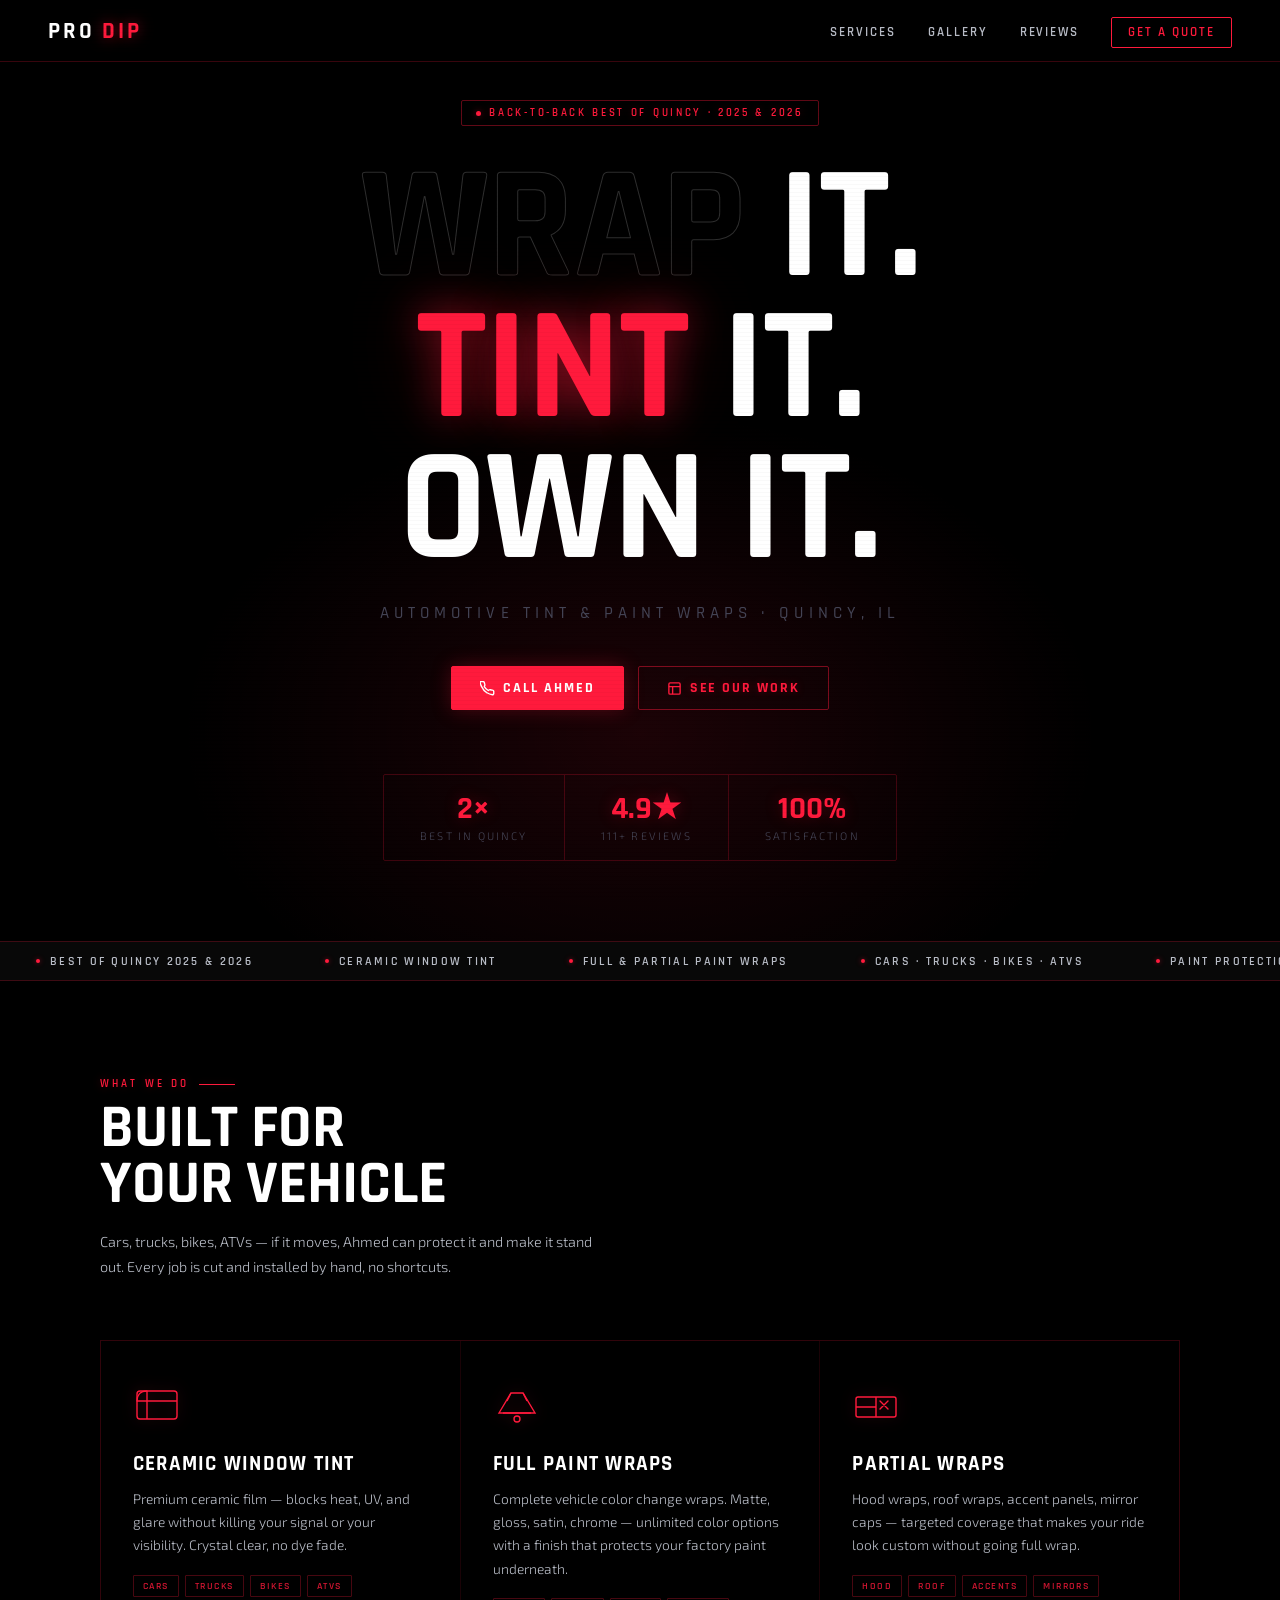
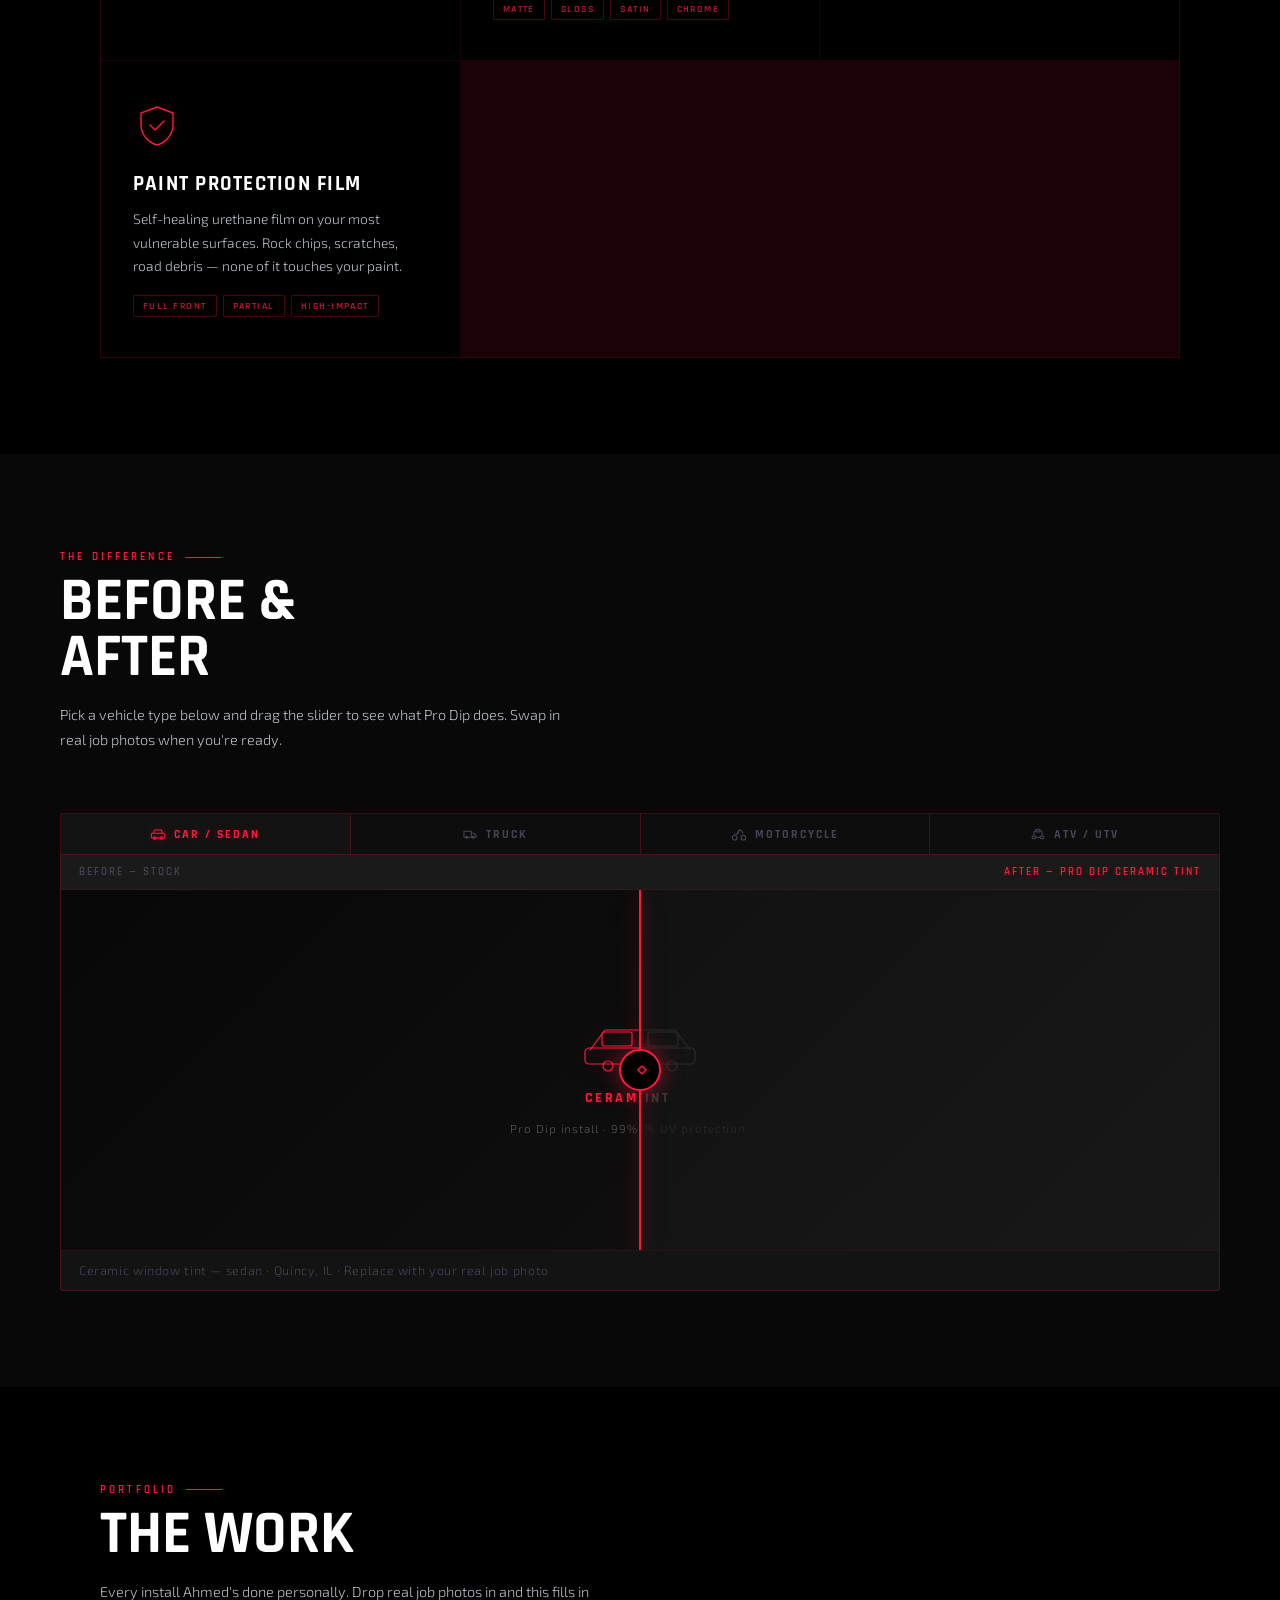
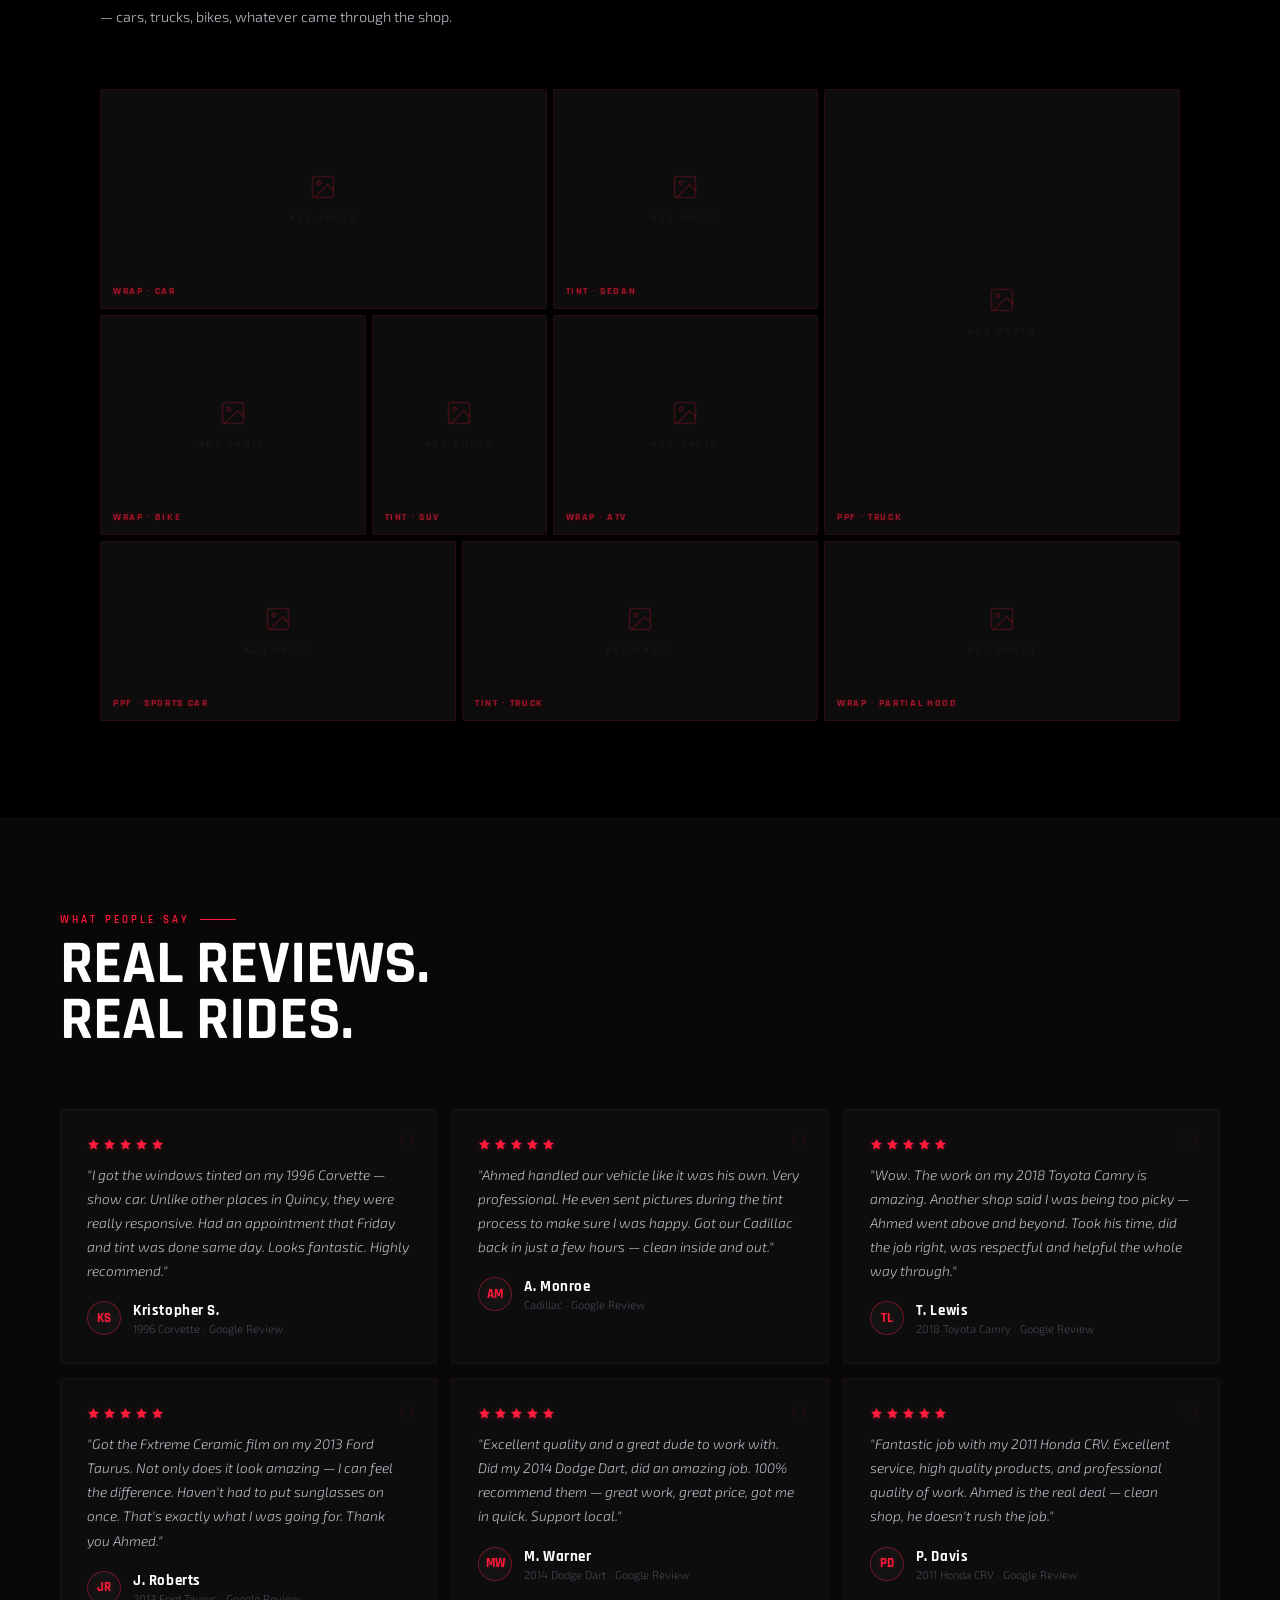
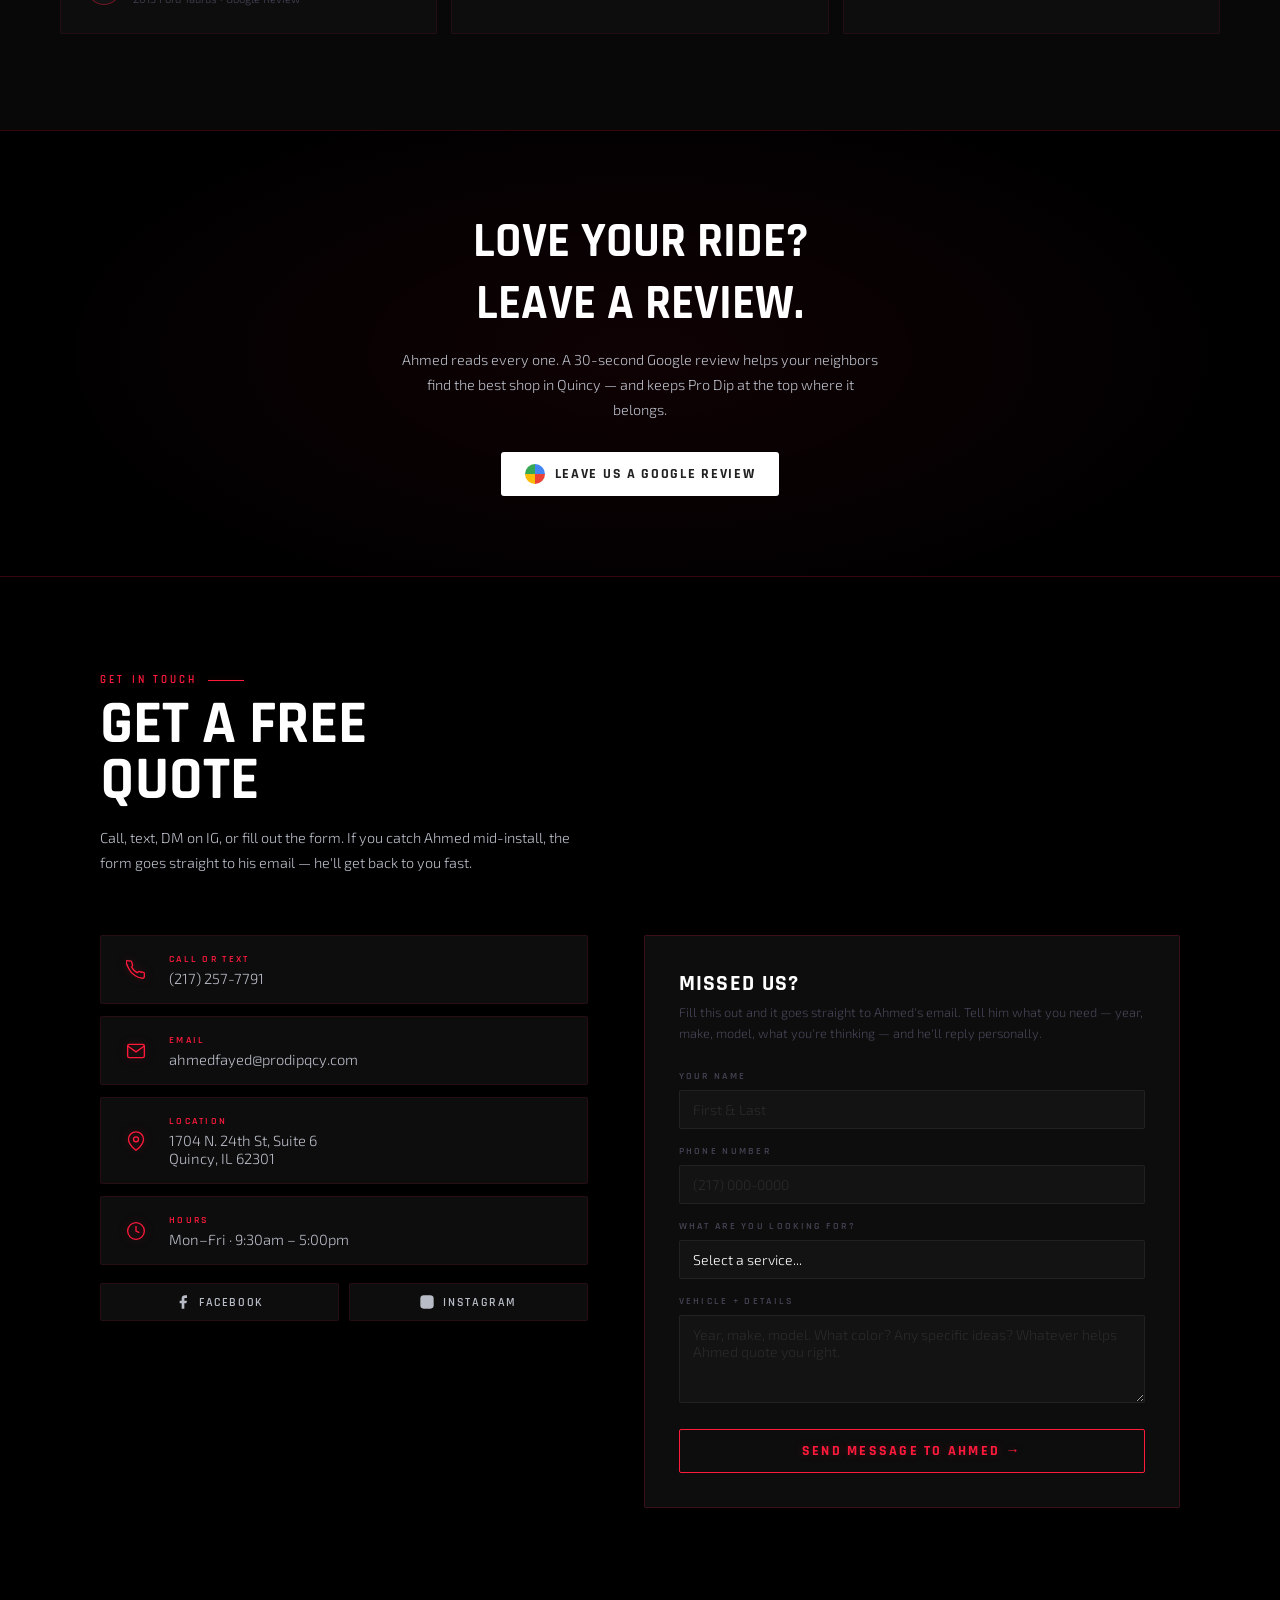
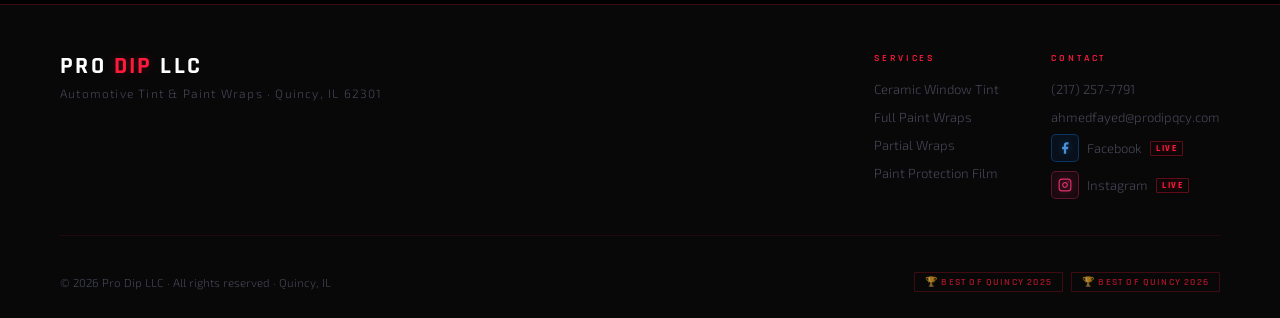
==== index.html @ fddda6f0 "index and readme" ====
<!DOCTYPE html>
<html lang="en">
<head>
  <meta charset="UTF-8" />
  <meta name="viewport" content="width=device-width, initial-scale=1.0" />
  <title>Pro Dip LLC — Window Tint & Paint Wraps | Quincy, IL</title>
  <meta name="description" content="Quincy's #1 automotive tint and paint wrap shop. Back-to-back Best of Quincy 2025 & 2026. Ceramic window tint and full paint wraps for cars, trucks, bikes & ATVs." />
  <link rel="preconnect" href="https://fonts.googleapis.com" />
  <link rel="preconnect" href="https://fonts.gstatic.com" crossorigin />
  <link href="https://fonts.googleapis.com/css2?family=Rajdhani:wght@400;500;600;700&family=Exo+2:wght@300;400;600&display=swap" rel="stylesheet" />

  <style>
    :root {
      --red:       #ff1a3c;
      --red-dim:   rgba(255,26,60,0.14);
      --red-glow:  rgba(255,26,60,0.5);
      --red-mid:   rgba(255,26,60,0.25);
      --white:     #ffffff;
      --offwhite:  #b8bcc6;
      --black:     #000000;
      --b2:        #080808;
      --b3:        #0d0d0d;
      --b4:        #131313;
      --b5:        #1a1a1a;
      --grey:      #444455;
      --line:      rgba(255,26,60,0.22);
    }

    *, *::before, *::after { box-sizing: border-box; margin: 0; padding: 0; }
    html { scroll-behavior: smooth; }
    body {
      background: var(--black);
      color: var(--white);
      font-family: 'Exo 2', sans-serif;
      font-weight: 300;
      overflow-x: hidden;
    }

    /* scanlines */
    body::after {
      content: '';
      position: fixed; inset: 0;
      background: repeating-linear-gradient(0deg, transparent, transparent 3px, rgba(0,0,0,0.025) 3px, rgba(0,0,0,0.025) 4px);
      pointer-events: none;
      z-index: 9999;
    }

    /* ── NAV ── */
    nav {
      position: fixed; inset: 0 0 auto 0; z-index: 500;
      height: 62px;
      display: flex; align-items: center; justify-content: space-between;
      padding: 0 48px;
      background: rgba(0,0,0,0.88);
      backdrop-filter: blur(18px);
      border-bottom: 1px solid var(--line);
    }
    .nav-logo {
      font-family: 'Rajdhani', sans-serif; font-weight: 700;
      font-size: 1.45rem; letter-spacing: 0.12em; text-transform: uppercase;
    }
    .nav-logo b { color: var(--red); text-shadow: 0 0 14px var(--red-glow); font-weight: 700; }
    .nav-links { display: flex; gap: 32px; list-style: none; align-items: center; }
    .nav-links a {
      font-family: 'Rajdhani', sans-serif; font-weight: 600;
      font-size: 0.82rem; letter-spacing: 0.15em; text-transform: uppercase;
      color: var(--offwhite); text-decoration: none; transition: color 0.2s;
    }
    .nav-links a:hover { color: var(--red); }
    .nav-cta {
      border: 1px solid var(--red) !important; color: var(--red) !important;
      padding: 6px 16px; border-radius: 2px;
      transition: background 0.2s, box-shadow 0.2s !important;
    }
    .nav-cta:hover { background: var(--red-dim) !important; box-shadow: 0 0 18px var(--red-mid) !important; }

    /* ── HERO ── */
    .hero {
      min-height: 100vh; display: flex; flex-direction: column;
      align-items: center; justify-content: center; text-align: center;
      padding: 100px 24px 80px; position: relative; overflow: hidden;
    }
    .hero-orb {
      position: absolute; bottom: -15%; left: 50%; transform: translateX(-50%);
      width: 1000px; height: 700px;
      background: radial-gradient(ellipse, rgba(255,26,60,0.11) 0%, transparent 65%);
      pointer-events: none;
      animation: orb 7s ease-in-out infinite;
    }
    @keyframes orb { 0%,100%{opacity:.7;transform:translateX(-50%) scale(1)} 50%{opacity:1;transform:translateX(-50%) scale(1.07)} }

    .scan-lines {
      position: absolute; inset: 0; pointer-events: none; overflow: hidden;
    }
    .scan-lines::before, .scan-lines::after {
      content: ''; position: absolute; left: 0; right: 0; height: 1px;
      background: linear-gradient(90deg, transparent, var(--red), transparent);
      opacity: 0;
    }
    .scan-lines::before { top: 35%; animation: scan 9s linear infinite; }
    .scan-lines::after  { top: 65%; animation: scan 9s linear infinite 4.5s; }
    @keyframes scan {
      0%{opacity:0;transform:translateX(-100%)} 15%{opacity:.25} 85%{opacity:.25} 100%{opacity:0;transform:translateX(100%)}
    }

    .hero-badge {
      display: inline-flex; align-items: center; gap: 8px;
      border: 1px solid rgba(255,26,60,0.38); border-radius: 2px;
      padding: 5px 14px; margin-bottom: 32px;
      font-family: 'Rajdhani', sans-serif; font-weight: 600;
      font-size: 0.7rem; letter-spacing: 0.24em; text-transform: uppercase;
      color: var(--red); text-shadow: 0 0 10px var(--red-mid);
      animation: fup .9s ease both;
    }
    .blink { width: 5px; height: 5px; background: var(--red); border-radius: 50%; box-shadow: 0 0 7px var(--red-glow); animation: blink 1.4s step-end infinite; }
    @keyframes blink { 0%,100%{opacity:1} 50%{opacity:0} }

    h1 {
      font-family: 'Rajdhani', sans-serif; font-weight: 700;
      font-size: clamp(4rem, 13vw, 10rem);
      line-height: .88; letter-spacing: -.01em; text-transform: uppercase;
      animation: fup .9s .1s ease both;
    }
    h1 .ghost { -webkit-text-stroke: 1px rgba(255,255,255,0.18); color: transparent; }
    h1 .neon  { color: var(--red); text-shadow: 0 0 40px var(--red-glow), 0 0 80px var(--red-mid); }

    .hero-sub {
      font-family: 'Rajdhani', sans-serif; font-weight: 500;
      font-size: clamp(.82rem, 1.8vw, 1.05rem); letter-spacing: .3em; text-transform: uppercase;
      color: var(--grey); margin-top: 22px; animation: fup .9s .2s ease both;
    }

    .hero-btns {
      display: flex; gap: 14px; margin-top: 42px; flex-wrap: wrap;
      justify-content: center; animation: fup .9s .3s ease both;
    }

    .btn-solid {
      display: inline-flex; align-items: center; gap: 8px;
      padding: 12px 28px; background: var(--red); border: 1px solid var(--red);
      color: #fff; border-radius: 2px; text-decoration: none;
      font-family: 'Rajdhani', sans-serif; font-weight: 700;
      font-size: .88rem; letter-spacing: .14em; text-transform: uppercase;
      cursor: pointer; transition: box-shadow .2s, transform .15s;
      box-shadow: 0 0 20px var(--red-mid);
    }
    .btn-solid:hover { box-shadow: 0 0 40px var(--red-glow); transform: translateY(-1px); }

    .btn-ghost {
      display: inline-flex; align-items: center; gap: 8px;
      padding: 12px 28px; background: transparent; border: 1px solid rgba(255,26,60,0.45);
      color: var(--red); border-radius: 2px; text-decoration: none;
      font-family: 'Rajdhani', sans-serif; font-weight: 700;
      font-size: .88rem; letter-spacing: .14em; text-transform: uppercase;
      cursor: pointer; transition: background .2s, box-shadow .2s, transform .15s;
      text-shadow: 0 0 8px var(--red-mid);
    }
    .btn-ghost:hover { background: var(--red-dim); box-shadow: 0 0 22px var(--red-mid); transform: translateY(-1px); }

    .hero-stats {
      display: flex; margin-top: 64px;
      border: 1px solid var(--line); border-radius: 2px; overflow: hidden;
      animation: fup .9s .4s ease both;
    }
    .stat { padding: 18px 36px; text-align: center; border-right: 1px solid var(--line); }
    .stat:last-child { border-right: none; }
    .stat-n { font-family: 'Rajdhani', sans-serif; font-weight: 700; font-size: 2rem; color: var(--red); text-shadow: 0 0 16px var(--red-mid); line-height: 1; }
    .stat-l { font-size: .68rem; letter-spacing: .2em; text-transform: uppercase; color: var(--grey); margin-top: 4px; }

    @keyframes fup { from{opacity:0;transform:translateY(20px)} to{opacity:1;transform:none} }

    /* ── TICKER ── */
    .ticker {
      border-top: 1px solid var(--line); border-bottom: 1px solid var(--line);
      background: var(--b2); height: 40px; display: flex; align-items: center; overflow: hidden;
    }
    .ticker-track { display: flex; animation: tick 24s linear infinite; white-space: nowrap; }
    .t-item {
      display: inline-flex; align-items: center; gap: 10px; padding: 0 36px;
      font-family: 'Rajdhani', sans-serif; font-weight: 600;
      font-size: .72rem; letter-spacing: .2em; text-transform: uppercase; color: var(--offwhite);
    }
    .t-dot { width: 4px; height: 4px; background: var(--red); border-radius: 50%; box-shadow: 0 0 5px var(--red-glow); flex-shrink: 0; }
    @keyframes tick { from{transform:translateX(0)} to{transform:translateX(-50%)} }

    /* ── SHARED SECTION ── */
    .sw { max-width: 1160px; margin: 0 auto; padding: 96px 40px; }
    .sw.dark { background: var(--b2); max-width: 100%; }
    .sw.dark .swi { max-width: 1160px; margin: 0 auto; }
    .eyebrow {
      font-family: 'Rajdhani', sans-serif; font-weight: 600;
      font-size: .7rem; letter-spacing: .28em; text-transform: uppercase;
      color: var(--red); text-shadow: 0 0 8px var(--red-mid);
      display: flex; align-items: center; gap: 10px; margin-bottom: 10px;
    }
    .eyebrow::after { content:''; display:inline-block; width:36px; height:1px; background:var(--red); box-shadow:0 0 6px var(--red-mid); }
    .sec-title {
      font-family: 'Rajdhani', sans-serif; font-weight: 700;
      font-size: clamp(2rem, 5vw, 3.8rem); text-transform: uppercase; line-height: .92;
      margin-bottom: 16px;
    }
    .sec-body { color: var(--offwhite); font-size: .9rem; line-height: 1.75; max-width: 500px; }

    /* ── SERVICES ── */
    .svc-grid {
      display: grid; grid-template-columns: repeat(auto-fit, minmax(270px, 1fr));
      gap: 1px; margin-top: 60px;
      background: rgba(255,26,60,0.1);
      border: 1px solid rgba(255,26,60,0.1);
    }
    .svc {
      background: var(--black); padding: 40px 32px; position: relative; overflow: hidden;
      transition: background .25s;
    }
    .svc:hover { background: var(--b3); }
    .svc::after {
      content: ''; position: absolute; bottom: 0; left: 0; right: 0; height: 2px;
      background: linear-gradient(90deg, transparent, var(--red), transparent);
      opacity: 0; transition: opacity .3s; box-shadow: 0 0 12px var(--red-glow);
    }
    .svc:hover::after { opacity: 1; }

    .svc-icon {
      width: 48px; height: 48px; margin-bottom: 22px;
    }
    .svc-icon svg { width: 100%; height: 100%; stroke: var(--red); stroke-width: 1.4; fill: none; filter: drop-shadow(0 0 7px var(--red-mid)); }

    .svc-name { font-family: 'Rajdhani', sans-serif; font-weight: 700; font-size: 1.3rem; text-transform: uppercase; letter-spacing: .06em; margin-bottom: 10px; }
    .svc-desc { color: var(--offwhite); font-size: .86rem; line-height: 1.7; }
    .svc-tags { display: flex; flex-wrap: wrap; gap: 6px; margin-top: 18px; }
    .tag {
      border: 1px solid rgba(255,26,60,0.28); color: rgba(255,26,60,.8);
      font-family: 'Rajdhani', sans-serif; font-weight: 600;
      font-size: .65rem; letter-spacing: .14em; text-transform: uppercase;
      padding: 3px 9px; border-radius: 1px;
    }

    /* ── BEFORE / AFTER TABBED ── */
    .ba-wrap { margin-top: 60px; }

    .ba-tabs {
      display: flex; gap: 0; flex-wrap: wrap;
      border: 1px solid var(--line); border-bottom: none; border-radius: 2px 2px 0 0; overflow: hidden;
    }
    .ba-tab {
      flex: 1; min-width: 110px;
      display: flex; align-items: center; justify-content: center; gap: 8px;
      padding: 12px 20px;
      font-family: 'Rajdhani', sans-serif; font-weight: 700;
      font-size: .78rem; letter-spacing: .16em; text-transform: uppercase;
      color: var(--grey); background: var(--b3);
      cursor: pointer; border-right: 1px solid var(--line);
      transition: color .2s, background .2s;
      user-select: none;
    }
    .ba-tab:last-child { border-right: none; }
    .ba-tab svg { width: 16px; height: 16px; stroke: currentColor; fill: none; stroke-width: 1.6; flex-shrink: 0; }
    .ba-tab.active { color: var(--red); background: var(--b4); text-shadow: 0 0 8px var(--red-mid); }
    .ba-tab.active svg { filter: drop-shadow(0 0 4px var(--red-mid)); }

    .ba-stage {
      border: 1px solid var(--line); border-radius: 0 0 2px 2px;
      background: var(--b4); overflow: hidden;
    }

    .ba-panel { display: none; }
    .ba-panel.active { display: block; }

    .ba-info-bar {
      display: flex; justify-content: space-between; align-items: center;
      padding: 10px 18px;
      border-bottom: 1px solid rgba(255,26,60,0.1);
      background: var(--b5);
    }
    .ba-info-left { font-family:'Rajdhani',sans-serif; font-weight:600; font-size:.7rem; letter-spacing:.18em; text-transform:uppercase; color:var(--grey); }
    .ba-info-right { font-family:'Rajdhani',sans-serif; font-weight:600; font-size:.7rem; letter-spacing:.18em; text-transform:uppercase; color:var(--red); text-shadow:0 0 6px var(--red-mid); }

    .slider-outer {
      position: relative; height: 360px; overflow: hidden; cursor: ew-resize; user-select: none;
      background: var(--b4);
    }

    .s-before, .s-after {
      position: absolute; inset: 0;
      display: flex; flex-direction: column; align-items: center; justify-content: center; gap: 14px;
    }
    .s-before { background: linear-gradient(135deg, #0e0e0e 0%, #181818 100%); }
    .s-after  {
      background: linear-gradient(135deg, #080808 0%, #0d0d0d 50%, rgba(255,26,60,0.04) 100%);
      clip-path: inset(0 50% 0 0);
    }

    /* Vehicle SVG icons */
    .v-icon { width: 120px; height: 70px; }
    .v-icon svg { width: 100%; height: 100%; fill: none; stroke-width: 1.2; }
    .s-before .v-icon svg { stroke: #2a2a2a; }
    .s-after  .v-icon svg { stroke: var(--red); filter: drop-shadow(0 0 10px var(--red-mid)); }

    .s-label {
      font-family: 'Rajdhani', sans-serif; font-weight: 700;
      font-size: .88rem; letter-spacing: .18em; text-transform: uppercase;
    }
    .s-before .s-label { color: #383838; }
    .s-after  .s-label { color: var(--red); text-shadow: 0 0 10px var(--red-mid); }

    .s-detail { font-size: .72rem; letter-spacing: .08em; }
    .s-before .s-detail { color: #2a2a2a; }
    .s-after  .s-detail { color: #555; }

    /* add your real image with data-img attr — JS will apply it */
    .s-before.has-img, .s-after.has-img {
      background-size: cover; background-position: center;
    }

    .s-divider {
      position: absolute; top: 0; bottom: 0; left: 50%; width: 2px;
      background: var(--red); transform: translateX(-50%); z-index: 10;
      box-shadow: 0 0 16px var(--red-glow), 0 0 32px var(--red-mid);
      pointer-events: none;
    }
    .s-handle {
      position: absolute; top: 50%; left: 50%;
      transform: translate(-50%, -50%);
      width: 42px; height: 42px;
      border: 2px solid var(--red); border-radius: 50%;
      background: var(--black); z-index: 11;
      display: flex; align-items: center; justify-content: center;
      box-shadow: 0 0 22px var(--red-glow);
      pointer-events: none;
    }
    .s-handle svg { width: 16px; height: 16px; stroke: var(--red); fill: none; stroke-width: 2.2; filter: drop-shadow(0 0 4px var(--red-mid)); }

    .ba-caption {
      padding: 12px 18px; font-size: .78rem; color: var(--grey);
      border-top: 1px solid rgba(255,26,60,0.08); letter-spacing: .05em;
    }

    .drag-hint {
      position: absolute; bottom: 14px; left: 50%; transform: translateX(-50%);
      font-family: 'Rajdhani', sans-serif; font-size: .65rem; letter-spacing: .2em;
      text-transform: uppercase; color: rgba(255,26,60,.45); pointer-events: none;
      animation: hint-fade 3s ease forwards;
    }
    @keyframes hint-fade { 0%{opacity:1} 70%{opacity:1} 100%{opacity:0} }

    /* ── BENTO GALLERY ── */
    .bento {
      display: grid;
      grid-template-columns: repeat(12, 1fr);
      grid-template-rows: 220px 220px 180px;
      gap: 6px;
      margin-top: 60px;
    }

    .b-cell {
      background: var(--b3); border: 1px solid rgba(255,26,60,0.1);
      border-radius: 2px; overflow: hidden; position: relative;
      display: flex; align-items: center; justify-content: center;
      cursor: pointer; transition: border-color .25s, transform .2s;
    }
    .b-cell:hover { border-color: rgba(255,26,60,.4); }
    .b-cell:hover .b-overlay { opacity: 1; }

    /* bento layout positions */
    .b1 { grid-column: 1 / 6;  grid-row: 1 / 2; }
    .b2 { grid-column: 6 / 9;  grid-row: 1 / 2; }
    .b3 { grid-column: 9 / 13; grid-row: 1 / 3; }
    .b4 { grid-column: 1 / 4;  grid-row: 2 / 3; }
    .b5 { grid-column: 4 / 6;  grid-row: 2 / 3; }
    .b6 { grid-column: 6 / 9;  grid-row: 2 / 3; }
    .b7 { grid-column: 1 / 5;  grid-row: 3 / 4; }
    .b8 { grid-column: 5 / 9;  grid-row: 3 / 4; }
    .b9 { grid-column: 9 / 13; grid-row: 3 / 4; }

    .b-ph {
      display: flex; flex-direction: column; align-items: center; justify-content: center;
      gap: 10px; width: 100%; height: 100%;
    }
    .b-ph svg { width: 28px; height: 28px; stroke: rgba(255,26,60,.2); fill: none; stroke-width: 1.4; }
    .b-ph span {
      font-family: 'Rajdhani', sans-serif; font-size: .65rem;
      letter-spacing: .22em; text-transform: uppercase; color: #2a2a2a;
    }

    .b-label {
      position: absolute; bottom: 10px; left: 12px;
      font-family: 'Rajdhani', sans-serif; font-weight: 700;
      font-size: .65rem; letter-spacing: .16em; text-transform: uppercase;
      color: rgba(255,26,60,.6); text-shadow: 0 0 6px var(--red-mid);
      pointer-events: none;
    }

    .b-overlay {
      position: absolute; inset: 0; background: rgba(255,26,60,.07);
      opacity: 0; transition: opacity .25s;
      display: flex; align-items: center; justify-content: center;
    }
    .b-overlay svg { width: 26px; height: 26px; stroke: var(--red); fill: none; stroke-width: 1.5; filter: drop-shadow(0 0 6px var(--red-mid)); }

    /* ── TESTIMONIALS ── */
    .t-grid {
      display: grid; grid-template-columns: repeat(auto-fit, minmax(290px, 1fr));
      gap: 14px; margin-top: 60px;
    }
    .t-card {
      background: var(--b3); border: 1px solid rgba(255,26,60,0.09);
      padding: 28px 26px; border-radius: 2px; position: relative;
      transition: border-color .25s, transform .2s;
    }
    .t-card:hover { border-color: rgba(255,26,60,.32); transform: translateY(-2px); }
    .t-card::before {
      content: '"'; position: absolute; top: 14px; right: 18px;
      font-size: 4.5rem; line-height: 1; font-family: 'Rajdhani', sans-serif;
      color: rgba(255,26,60,.05); pointer-events: none;
    }
    .stars { display: flex; gap: 3px; margin-bottom: 12px; }
    .stars svg { width: 13px; height: 13px; fill: var(--red); filter: drop-shadow(0 0 3px var(--red-mid)); }
    .t-text { font-size: .86rem; line-height: 1.75; color: var(--offwhite); font-style: italic; margin-bottom: 18px; }
    .t-auth { display: flex; align-items: center; gap: 12px; }
    .t-av {
      width: 34px; height: 34px; border: 1px solid rgba(255,26,60,.38); border-radius: 50%;
      background: var(--b4); display: flex; align-items: center; justify-content: center;
      font-family: 'Rajdhani', sans-serif; font-weight: 700; font-size: .82rem;
      color: var(--red); text-shadow: 0 0 6px var(--red-mid); flex-shrink: 0;
    }
    .t-name { font-family: 'Rajdhani', sans-serif; font-weight: 700; font-size: .92rem; letter-spacing: .04em; }
    .t-meta { font-size: .7rem; color: var(--grey); margin-top: 2px; }

    /* ── GOOGLE REVIEW BAND ── */
    .review-band {
      padding: 80px 40px; text-align: center; position: relative; overflow: hidden;
      border-top: 1px solid var(--line); border-bottom: 1px solid var(--line);
    }
    .review-band::before {
      content: ''; position: absolute; inset: 0;
      background: radial-gradient(ellipse 70% 90% at 50% 50%, rgba(255,26,60,.06) 0%, transparent 70%);
    }
    .review-band h2 {
      font-family: 'Rajdhani', sans-serif; font-weight: 700;
      font-size: clamp(1.7rem,4vw,3rem); text-transform: uppercase; margin-bottom: 12px; position: relative;
    }
    .review-band p {
      color: var(--offwhite); font-size: .9rem; line-height: 1.75;
      max-width: 480px; margin: 0 auto 30px; position: relative;
    }
    .g-btn {
      display: inline-flex; align-items: center; gap: 10px;
      background: var(--white); color: #222; padding: 12px 24px;
      border-radius: 3px; text-decoration: none;
      font-family: 'Rajdhani', sans-serif; font-weight: 700;
      font-size: .88rem; letter-spacing: .12em; text-transform: uppercase;
      transition: box-shadow .2s, transform .15s; position: relative;
    }
    .g-btn:hover { box-shadow: 0 4px 28px rgba(255,255,255,.18); transform: translateY(-1px); }
    .g-dot { width: 20px; height: 20px; border-radius: 50%; flex-shrink: 0;
      background: conic-gradient(#4285F4 0 25%, #EA4335 25% 50%, #FBBC05 50% 75%, #34A853 75%); }

    /* ── CONTACT ── */
    .c-grid { display: grid; grid-template-columns: 1fr 1.1fr; gap: 56px; margin-top: 60px; align-items: start; }
    .c-info { display: flex; flex-direction: column; gap: 12px; }
    .c-item {
      display: flex; align-items: center; gap: 16px;
      padding: 16px 18px; background: var(--b3);
      border: 1px solid rgba(255,26,60,.1); border-radius: 2px;
      text-decoration: none; color: var(--white);
      transition: border-color .2s, background .2s;
    }
    .c-item:hover { border-color: rgba(255,26,60,.38); background: var(--b4); }
    .c-ico { width: 34px; height: 34px; display: flex; align-items: center; justify-content: center; flex-shrink: 0; }
    .c-ico svg { width: 20px; height: 20px; stroke: var(--red); fill: none; stroke-width: 1.6; filter: drop-shadow(0 0 5px var(--red-mid)); }
    .c-lbl { font-family: 'Rajdhani', sans-serif; font-weight: 600; font-size: .65rem; letter-spacing: .22em; text-transform: uppercase; color: var(--red); margin-bottom: 3px; }
    .c-val { font-size: .92rem; color: var(--offwhite); }

    /* social links */
    .c-socials { display: flex; gap: 10px; margin-top: 6px; }
    .c-social {
      display: flex; align-items: center; gap: 8px;
      padding: 10px 16px; background: var(--b3);
      border: 1px solid rgba(255,26,60,.1); border-radius: 2px;
      text-decoration: none; color: var(--offwhite);
      font-family: 'Rajdhani', sans-serif; font-weight: 600;
      font-size: .72rem; letter-spacing: .14em; text-transform: uppercase;
      transition: border-color .2s, color .2s; flex: 1; justify-content: center;
    }
    .c-social:hover { border-color: rgba(255,26,60,.38); color: var(--red); }
    .c-social svg { width: 16px; height: 16px; fill: currentColor; flex-shrink: 0; }

    /* form */
    .c-form { background: var(--b3); border: 1px solid rgba(255,26,60,.2); border-radius: 2px; padding: 34px; }
    .f-head { font-family: 'Rajdhani', sans-serif; font-weight: 700; font-size: 1.35rem; text-transform: uppercase; letter-spacing: .06em; margin-bottom: 5px; }
    .f-sub { font-size: .8rem; color: var(--grey); line-height: 1.6; margin-bottom: 26px; }
    .fg { margin-bottom: 15px; }
    .fl { display: block; font-family: 'Rajdhani', sans-serif; font-weight: 600; font-size: .65rem; letter-spacing: .22em; text-transform: uppercase; color: var(--grey); margin-bottom: 7px; }
    .fi, .ft, .fs {
      width: 100%; background: var(--b4); border: 1px solid rgba(255,255,255,.06);
      border-radius: 2px; color: var(--white); font-family: 'Exo 2', sans-serif;
      font-size: .88rem; font-weight: 300; padding: 10px 13px; outline: none;
      transition: border-color .2s, box-shadow .2s; appearance: none;
    }
    .fi:focus, .ft:focus, .fs:focus { border-color: var(--red); box-shadow: 0 0 12px rgba(255,26,60,.1); }
    .fi::placeholder, .ft::placeholder { color: #2a2a2a; }
    .ft { resize: vertical; min-height: 88px; }
    .fs option { background: var(--b4); }
    .f-btn {
      width: 100%; background: transparent; border: 1px solid var(--red);
      color: var(--red); padding: 12px; border-radius: 2px; margin-top: 8px;
      font-family: 'Rajdhani', sans-serif; font-weight: 700; font-size: .88rem;
      letter-spacing: .16em; text-transform: uppercase; cursor: pointer;
      text-shadow: 0 0 8px var(--red-mid);
      transition: background .2s, box-shadow .2s;
    }
    .f-btn:hover { background: var(--red-dim); box-shadow: 0 0 24px var(--red-mid); }
    .f-ok { display: none; text-align: center; padding: 30px 16px; }
    .f-ok-ring { width: 52px; height: 52px; border: 1px solid rgba(255,26,60,.45); border-radius: 50%; display: flex; align-items: center; justify-content: center; margin: 0 auto 14px; }
    .f-ok-ring svg { width: 24px; height: 24px; stroke: var(--red); fill: none; stroke-width: 2; filter: drop-shadow(0 0 6px var(--red-mid)); }
    .f-ok h3 { font-family: 'Rajdhani', sans-serif; font-weight: 700; font-size: 1.25rem; text-transform: uppercase; margin-bottom: 8px; }
    .f-ok p { font-size: .82rem; color: var(--grey); line-height: 1.6; }

    /* ── FOOTER ── */
    footer { background: var(--b2); border-top: 1px solid var(--line); padding: 46px 40px 26px; }
    .fi2 { max-width: 1160px; margin: 0 auto; }
    .ft2 { display: flex; justify-content: space-between; align-items: flex-start; gap: 40px; flex-wrap: wrap; margin-bottom: 36px; padding-bottom: 36px; border-bottom: 1px solid rgba(255,26,60,.1); }
    .f-brand { font-family: 'Rajdhani', sans-serif; font-weight: 700; font-size: 1.5rem; text-transform: uppercase; letter-spacing: .1em; }
    .f-brand b { color: var(--red); text-shadow: 0 0 10px var(--red-mid); font-weight: 700; }
    .f-tag { color: var(--grey); font-size: .75rem; letter-spacing: .1em; margin-top: 5px; }
    .fc-wrap { display: flex; gap: 52px; flex-wrap: wrap; }
    .fc h4 { font-family: 'Rajdhani', sans-serif; font-weight: 600; font-size: .65rem; letter-spacing: .28em; text-transform: uppercase; color: var(--red); margin-bottom: 13px; }
    .fc ul { list-style: none; display: flex; flex-direction: column; gap: 9px; }
    .fc a { color: var(--grey); text-decoration: none; font-size: .82rem; font-weight: 300; transition: color .2s; }
    .fc a:hover { color: var(--white); }
    .fb { display: flex; justify-content: space-between; align-items: center; flex-wrap: wrap; gap: 14px; }
    .f-copy { color: var(--grey); font-size: .72rem; }
    .f-pills { display: flex; gap: 8px; }
    .f-pill { border: 1px solid rgba(255,26,60,.22); border-radius: 1px; padding: 3px 10px; font-family: 'Rajdhani', sans-serif; font-weight: 600; font-size: .62rem; letter-spacing: .12em; text-transform: uppercase; color: rgba(255,26,60,.65); }

    /* ── FOOTER SOCIAL NEON LINKS ── */
    .f-social-link {
      display: inline-flex !important;
      align-items: center;
      gap: 8px;
      color: var(--grey) !important;
      text-decoration: none;
      font-size: .82rem;
      font-weight: 300;
      transition: color .2s;
    }
    .f-social-link:hover { color: var(--white) !important; }
    .f-social-link:hover .f-social-icon { box-shadow: 0 0 14px var(--red-glow); border-color: var(--red); }
    .f-social-link:hover .f-social-icon svg { filter: drop-shadow(0 0 5px var(--red-glow)); }

    .f-social-icon {
      width: 28px; height: 28px;
      border: 1px solid rgba(255,26,60,0.3);
      border-radius: 5px;
      display: flex; align-items: center; justify-content: center;
      transition: box-shadow .2s, border-color .2s;
      flex-shrink: 0;
    }
    .f-social-icon svg { width: 14px; height: 14px; }

    .fb-icon { background: rgba(24, 119, 242, 0.08); border-color: rgba(24,119,242,0.35); }
    .fb-icon svg { color: #4a90d9; filter: drop-shadow(0 0 4px rgba(24,119,242,0.4)); }
    .f-social-link:hover .fb-icon { border-color: #4a90d9; box-shadow: 0 0 14px rgba(24,119,242,0.4); }

    .ig-icon {
      background: rgba(225,48,108,0.08);
      border-color: rgba(225,48,108,0.35);
    }
    .ig-icon svg { color: #e1306c; filter: drop-shadow(0 0 4px rgba(225,48,108,0.4)); }
    .f-social-link:hover .ig-icon { border-color: #e1306c; box-shadow: 0 0 14px rgba(225,48,108,0.4); }

    .f-social-live {
      font-family: 'Rajdhani', sans-serif;
      font-weight: 700;
      font-size: .55rem;
      letter-spacing: .18em;
      text-transform: uppercase;
      color: var(--red);
      text-shadow: 0 0 6px var(--red-glow);
      border: 1px solid rgba(255,26,60,0.35);
      padding: 1px 5px;
      border-radius: 1px;
      animation: live-pulse 2s ease-in-out infinite;
    }
    @keyframes live-pulse {
      0%,100% { opacity: 1; text-shadow: 0 0 6px var(--red-glow); }
      50%      { opacity: 0.5; text-shadow: none; }
    }

    /* reveal */
    .rv { opacity: 0; transform: translateY(26px); transition: opacity .6s ease, transform .6s ease; }
    .rv.vis { opacity: 1; transform: none; }

    /* responsive */
    @media(max-width:900px){
      .bento { grid-template-columns: repeat(2,1fr); grid-template-rows: auto; }
      .b1,.b2,.b3,.b4,.b5,.b6,.b7,.b8,.b9 { grid-column: auto; grid-row: auto; }
      .c-grid { grid-template-columns: 1fr; }
    }
    @media(max-width:640px){
      nav { padding: 0 18px; }
      .nav-links { display: none; }
      .sw { padding: 64px 20px; }
      .hero-stats { flex-direction: column; }
      .stat { border-right: none; border-bottom: 1px solid var(--line); }
      .stat:last-child { border-bottom: none; }
      .bento { grid-template-columns: 1fr; }
    }
  </style>
</head>
<body>

<!-- NAV -->
<nav>
  <div class="nav-logo">PRO <b>DIP</b></div>
  <ul class="nav-links">
    <li><a href="#services">Services</a></li>
    <li><a href="#work">Gallery</a></li>
    <li><a href="#reviews">Reviews</a></li>
    <li><a href="#contact" class="nav-cta">Get a Quote</a></li>
  </ul>
</nav>

<!-- HERO -->
<section class="hero" id="home">
  <div class="hero-orb"></div>
  <div class="scan-lines"></div>

  <div class="hero-badge"><span class="blink"></span>Back-to-Back Best of Quincy · 2025 & 2026</div>

  <h1><span class="ghost">Wrap</span> It.<br/><span class="neon">Tint</span> It.<br/>Own It.</h1>
  <p class="hero-sub">Automotive Tint &amp; Paint Wraps · Quincy, IL</p>

  <div class="hero-btns">
    <a href="tel:+12172577791" class="btn-solid">
      <svg width="15" height="15" viewBox="0 0 24 24" fill="none" stroke="currentColor" stroke-width="2.2"><path d="M22 16.92v3a2 2 0 01-2.18 2 19.79 19.79 0 01-8.63-3.07A19.5 19.5 0 013.07 9.81a19.79 19.79 0 01-3.07-8.68A2 2 0 012 1h3a2 2 0 012 1.72c.127.96.361 1.903.7 2.81a2 2 0 01-.45 2.11L6.91 8.9a16 16 0 006.29 6.29l1.27-.76a2 2 0 012.11-.45c.907.339 1.85.573 2.81.7A2 2 0 0122 16.92z"/></svg>
      Call Ahmed
    </a>
    <a href="#work" class="btn-ghost">
      <svg width="15" height="15" viewBox="0 0 24 24" fill="none" stroke="currentColor" stroke-width="2.2"><rect x="3" y="3" width="18" height="18" rx="2"/><path d="M3 9h18M9 21V9"/></svg>
      See Our Work
    </a>
  </div>

  <div class="hero-stats">
    <div class="stat"><div class="stat-n">2×</div><div class="stat-l">Best in Quincy</div></div>
    <div class="stat"><div class="stat-n">4.9★</div><div class="stat-l">111+ Reviews</div></div>
    <div class="stat"><div class="stat-n">100%</div><div class="stat-l">Satisfaction</div></div>
  </div>
</section>

<!-- TICKER -->
<div class="ticker">
  <div class="ticker-track">
    <span class="t-item"><span class="t-dot"></span>Best of Quincy 2025 & 2026</span>
    <span class="t-item"><span class="t-dot"></span>Ceramic Window Tint</span>
    <span class="t-item"><span class="t-dot"></span>Full & Partial Paint Wraps</span>
    <span class="t-item"><span class="t-dot"></span>Cars · Trucks · Bikes · ATVs</span>
    <span class="t-item"><span class="t-dot"></span>Paint Protection Film</span>
    <span class="t-item"><span class="t-dot"></span>Quincy IL 62301</span>
    <span class="t-item"><span class="t-dot"></span>(217) 257-7791</span>
    <span class="t-item"><span class="t-dot"></span>Best of Quincy 2025 & 2026</span>
    <span class="t-item"><span class="t-dot"></span>Ceramic Window Tint</span>
    <span class="t-item"><span class="t-dot"></span>Full & Partial Paint Wraps</span>
    <span class="t-item"><span class="t-dot"></span>Cars · Trucks · Bikes · ATVs</span>
    <span class="t-item"><span class="t-dot"></span>Paint Protection Film</span>
    <span class="t-item"><span class="t-dot"></span>Quincy IL 62301</span>
    <span class="t-item"><span class="t-dot"></span>(217) 257-7791</span>
  </div>
</div>

<!-- SERVICES -->
<div class="sw" id="services">
  <div class="rv">
    <div class="eyebrow">What We Do</div>
    <h2 class="sec-title">Built for<br/>Your Vehicle</h2>
    <p class="sec-body">Cars, trucks, bikes, ATVs — if it moves, Ahmed can protect it and make it stand out. Every job is cut and installed by hand, no shortcuts.</p>
  </div>
  <div class="svc-grid rv">

    <div class="svc">
      <div class="svc-icon">
        <!-- window tint icon -->
        <svg viewBox="0 0 48 48"><rect x="4" y="10" width="40" height="28" rx="3"/><path d="M4 20h40M14 10v28"/><path d="M4 20c0-5.5 3-10 10-10" stroke-linecap="round"/></svg>
      </div>
      <div class="svc-name">Ceramic Window Tint</div>
      <div class="svc-desc">Premium ceramic film — blocks heat, UV, and glare without killing your signal or your visibility. Crystal clear, no dye fade.</div>
      <div class="svc-tags"><span class="tag">Cars</span><span class="tag">Trucks</span><span class="tag">Bikes</span><span class="tag">ATVs</span></div>
    </div>

    <div class="svc">
      <div class="svc-icon">
        <!-- wrap / paint icon -->
        <svg viewBox="0 0 48 48"><path d="M6 32L18 12h12l12 20H6z"/><path d="M10 32h28M18 12l-4 8M30 12l4 8"/><circle cx="24" cy="38" r="3"/></svg>
      </div>
      <div class="svc-name">Full Paint Wraps</div>
      <div class="svc-desc">Complete vehicle color change wraps. Matte, gloss, satin, chrome — unlimited color options with a finish that protects your factory paint underneath.</div>
      <div class="svc-tags"><span class="tag">Matte</span><span class="tag">Gloss</span><span class="tag">Satin</span><span class="tag">Chrome</span></div>
    </div>

    <div class="svc">
      <div class="svc-icon">
        <!-- partial wrap icon -->
        <svg viewBox="0 0 48 48"><rect x="4" y="16" width="40" height="20" rx="2"/><path d="M4 26h20M24 16v20"/><path d="M28 20l8 8M36 20l-8 8" stroke-linecap="round"/></svg>
      </div>
      <div class="svc-name">Partial Wraps</div>
      <div class="svc-desc">Hood wraps, roof wraps, accent panels, mirror caps — targeted coverage that makes your ride look custom without going full wrap.</div>
      <div class="svc-tags"><span class="tag">Hood</span><span class="tag">Roof</span><span class="tag">Accents</span><span class="tag">Mirrors</span></div>
    </div>

    <div class="svc">
      <div class="svc-icon">
        <!-- PPF / shield icon -->
        <svg viewBox="0 0 48 48"><path d="M24 6l16 6v12c0 10-8 18-16 20C16 42 8 34 8 24V12z"/><path d="M17 24l5 5 9-9" stroke-linecap="round" stroke-linejoin="round"/></svg>
      </div>
      <div class="svc-name">Paint Protection Film</div>
      <div class="svc-desc">Self-healing urethane film on your most vulnerable surfaces. Rock chips, scratches, road debris — none of it touches your paint.</div>
      <div class="svc-tags"><span class="tag">Full Front</span><span class="tag">Partial</span><span class="tag">High-Impact</span></div>
    </div>

  </div>
</div>

<!-- BEFORE / AFTER TABBED SLIDER -->
<div class="sw dark" id="work">
  <div class="swi">
    <div class="rv">
      <div class="eyebrow">The Difference</div>
      <h2 class="sec-title">Before &amp;<br/>After</h2>
      <p class="sec-body">Pick a vehicle type below and drag the slider to see what Pro Dip does. Swap in real job photos when you're ready.</p>
    </div>

    <div class="ba-wrap rv">
      <!-- TABS -->
      <div class="ba-tabs">
        <div class="ba-tab active" data-panel="car" onclick="switchTab(this,'car')">
          <!-- car icon -->
          <svg viewBox="0 0 24 24"><path d="M5 11l2-5h10l2 5"/><rect x="2" y="11" width="20" height="7" rx="2"/><circle cx="7" cy="18" r="2"/><circle cx="17" cy="18" r="2"/></svg>
          Car / Sedan
        </div>
        <div class="ba-tab" data-panel="truck" onclick="switchTab(this,'truck')">
          <svg viewBox="0 0 24 24"><path d="M3 8h11v9H3zM14 11h4l3 3v3h-7V11z"/><circle cx="7" cy="17" r="1.5"/><circle cx="17" cy="17" r="1.5"/></svg>
          Truck
        </div>
        <div class="ba-tab" data-panel="bike" onclick="switchTab(this,'bike')">
          <svg viewBox="0 0 24 24"><circle cx="5.5" cy="17.5" r="3.5"/><circle cx="18.5" cy="17.5" r="3.5"/><path d="M15 6h-2l-3 6H5.5M15 6l3.5 5.5M9 12l3-6"/></svg>
          Motorcycle
        </div>
        <div class="ba-tab" data-panel="atv" onclick="switchTab(this,'atv')">
          <svg viewBox="0 0 24 24"><ellipse cx="6" cy="17" rx="3" ry="2"/><ellipse cx="18" cy="17" rx="3" ry="2"/><path d="M9 17h6M6 15V9l4-4h4l4 4v6"/><path d="M10 5v4h4V5"/></svg>
          ATV / UTV
        </div>
      </div>

      <!-- PANELS -->
      <div class="ba-stage">

        <!-- CAR -->
        <div class="ba-panel active" id="panel-car">
          <div class="ba-info-bar"><span class="ba-info-left">Before — Stock</span><span class="ba-info-right">After — Pro Dip Ceramic Tint</span></div>
          <div class="slider-outer" id="sl-car">
            <div class="s-before">
              <div class="v-icon"><svg viewBox="0 0 120 60"><path d="M10 40l15-20h70l15 20" stroke-linecap="round"/><rect x="5" y="38" width="110" height="16" rx="4"/><circle cx="28" cy="56" r="5"/><circle cx="92" cy="56" r="5"/><rect x="22" y="22" width="30" height="14" rx="2"/><rect x="68" y="22" width="30" height="14" rx="2"/></svg></div>
              <div class="s-label">No Tint</div>
              <div class="s-detail">Stock windows · 0% UV protection</div>
            </div>
            <div class="s-after">
              <div class="v-icon"><svg viewBox="0 0 120 60"><path d="M10 40l15-20h70l15 20" stroke-linecap="round"/><rect x="5" y="38" width="110" height="16" rx="4"/><circle cx="28" cy="56" r="5"/><circle cx="92" cy="56" r="5"/><rect x="22" y="22" width="30" height="14" rx="2"/><rect x="68" y="22" width="30" height="14" rx="2"/></svg></div>
              <div class="s-label">Ceramic Tint</div>
              <div class="s-detail">Pro Dip install · 99% UV block · zero glare</div>
            </div>
            <div class="s-divider" id="div-car"></div>
            <div class="s-handle" id="hdl-car"><svg viewBox="0 0 24 24"><polyline points="15 18 9 12 15 6"/><polyline points="9 18 15 12 9 6" transform="translate(6,0)"/></svg></div>
            <div class="drag-hint">← Drag →</div>
          </div>
          <div class="ba-caption">Ceramic window tint — sedan · Quincy, IL · Replace with your real job photo</div>
        </div>

        <!-- TRUCK -->
        <div class="ba-panel" id="panel-truck">
          <div class="ba-info-bar"><span class="ba-info-left">Before — Stock</span><span class="ba-info-right">After — Pro Dip Wrap + Tint</span></div>
          <div class="slider-outer" id="sl-truck">
            <div class="s-before">
              <div class="v-icon"><svg viewBox="0 0 120 60"><rect x="5" y="30" width="70" height="22" rx="3"/><path d="M75 38h28l10 8v6H75V38z"/><rect x="12" y="18" width="55" height="14" rx="2"/><circle cx="22" cy="54" r="5"/><circle cx="58" cy="54" r="5"/><circle cx="98" cy="54" r="5"/></svg></div>
              <div class="s-label">Stock Finish</div>
              <div class="s-detail">Factory paint · no protection</div>
            </div>
            <div class="s-after">
              <div class="v-icon"><svg viewBox="0 0 120 60"><rect x="5" y="30" width="70" height="22" rx="3"/><path d="M75 38h28l10 8v6H75V38z"/><rect x="12" y="18" width="55" height="14" rx="2"/><circle cx="22" cy="54" r="5"/><circle cx="58" cy="54" r="5"/><circle cx="98" cy="54" r="5"/></svg></div>
              <div class="s-label">Wrapped &amp; Tinted</div>
              <div class="s-detail">Matte black wrap · ceramic tint · PPF</div>
            </div>
            <div class="s-divider" id="div-truck"></div>
            <div class="s-handle" id="hdl-truck"><svg viewBox="0 0 24 24"><polyline points="15 18 9 12 15 6"/><polyline points="9 18 15 12 9 6" transform="translate(6,0)"/></svg></div>
            <div class="drag-hint">← Drag →</div>
          </div>
          <div class="ba-caption">Full matte wrap + ceramic tint — pickup truck · Quincy, IL · Replace with your real job photo</div>
        </div>

        <!-- BIKE -->
        <div class="ba-panel" id="panel-bike">
          <div class="ba-info-bar"><span class="ba-info-left">Before — Stock</span><span class="ba-info-right">After — Pro Dip Tint &amp; Wrap</span></div>
          <div class="slider-outer" id="sl-bike">
            <div class="s-before">
              <div class="v-icon"><svg viewBox="0 0 120 60"><circle cx="28" cy="42" r="14"/><circle cx="92" cy="42" r="14"/><path d="M28 42l20-22h24l16 16"/><path d="M48 20l8 22M72 36l8-16"/><ellipse cx="84" cy="22" rx="6" ry="4"/></svg></div>
              <div class="s-label">Stock Bike</div>
              <div class="s-detail">No wind protection · fading paint</div>
            </div>
            <div class="s-after">
              <div class="v-icon"><svg viewBox="0 0 120 60"><circle cx="28" cy="42" r="14"/><circle cx="92" cy="42" r="14"/><path d="M28 42l20-22h24l16 16"/><path d="M48 20l8 22M72 36l8-16"/><ellipse cx="84" cy="22" rx="6" ry="4"/></svg></div>
              <div class="s-label">Tinted &amp; Protected</div>
              <div class="s-detail">Windscreen tint · wrap accents · PPF</div>
            </div>
            <div class="s-divider" id="div-bike"></div>
            <div class="s-handle" id="hdl-bike"><svg viewBox="0 0 24 24"><polyline points="15 18 9 12 15 6"/><polyline points="9 18 15 12 9 6" transform="translate(6,0)"/></svg></div>
            <div class="drag-hint">← Drag →</div>
          </div>
          <div class="ba-caption">Windscreen tint + accent wrap — motorcycle · Quincy, IL · Replace with your real job photo</div>
        </div>

        <!-- ATV -->
        <div class="ba-panel" id="panel-atv">
          <div class="ba-info-bar"><span class="ba-info-left">Before — Stock</span><span class="ba-info-right">After — Pro Dip Wrap</span></div>
          <div class="slider-outer" id="sl-atv">
            <div class="s-before">
              <div class="v-icon"><svg viewBox="0 0 120 60"><ellipse cx="22" cy="44" rx="14" ry="10"/><ellipse cx="98" cy="44" rx="14" ry="10"/><rect x="28" y="20" width="64" height="28" rx="4"/><path d="M36 20V14h48v6"/><path d="M60 14V8M48 8h24"/></svg></div>
              <div class="s-label">Stock ATV</div>
              <div class="s-detail">Factory plastic · no UV protection</div>
            </div>
            <div class="s-after">
              <div class="v-icon"><svg viewBox="0 0 120 60"><ellipse cx="22" cy="44" rx="14" ry="10"/><ellipse cx="98" cy="44" rx="14" ry="10"/><rect x="28" y="20" width="64" height="28" rx="4"/><path d="M36 20V14h48v6"/><path d="M60 14V8M48 8h24"/></svg></div>
              <div class="s-label">Custom Wrap</div>
              <div class="s-detail">Full body wrap · UV sealed · custom color</div>
            </div>
            <div class="s-divider" id="div-atv"></div>
            <div class="s-handle" id="hdl-atv"><svg viewBox="0 0 24 24"><polyline points="15 18 9 12 15 6"/><polyline points="9 18 15 12 9 6" transform="translate(6,0)"/></svg></div>
            <div class="drag-hint">← Drag →</div>
          </div>
          <div class="ba-caption">Full body wrap — ATV · Quincy, IL · Replace with your real job photo</div>
        </div>

      </div><!-- /ba-stage -->
    </div><!-- /ba-wrap -->
  </div>
</div>

<!-- BENTO GALLERY -->
<div class="sw" id="gallery">
  <div class="rv">
    <div class="eyebrow">Portfolio</div>
    <h2 class="sec-title">The Work</h2>
    <p class="sec-body">Every install Ahmed's done personally. Drop real job photos in and this fills in — cars, trucks, bikes, whatever came through the shop.</p>
  </div>

  <div class="bento rv">
    <div class="b-cell b1">
      <div class="b-ph">
        <svg viewBox="0 0 24 24"><rect x="3" y="3" width="18" height="18" rx="2"/><circle cx="8.5" cy="8.5" r="1.5"/><path d="M21 15l-5-5L5 21"/></svg>
        <span>Add Photo</span>
      </div>
      <div class="b-label">Wrap · Car</div>
      <div class="b-overlay"><svg viewBox="0 0 24 24"><circle cx="11" cy="11" r="8"/><path d="M21 21l-4.35-4.35"/></svg></div>
    </div>
    <div class="b-cell b2">
      <div class="b-ph">
        <svg viewBox="0 0 24 24"><rect x="3" y="3" width="18" height="18" rx="2"/><circle cx="8.5" cy="8.5" r="1.5"/><path d="M21 15l-5-5L5 21"/></svg>
        <span>Add Photo</span>
      </div>
      <div class="b-label">Tint · Sedan</div>
      <div class="b-overlay"><svg viewBox="0 0 24 24"><circle cx="11" cy="11" r="8"/><path d="M21 21l-4.35-4.35"/></svg></div>
    </div>
    <div class="b-cell b3">
      <div class="b-ph">
        <svg viewBox="0 0 24 24"><rect x="3" y="3" width="18" height="18" rx="2"/><circle cx="8.5" cy="8.5" r="1.5"/><path d="M21 15l-5-5L5 21"/></svg>
        <span>Add Photo</span>
      </div>
      <div class="b-label">PPF · Truck</div>
      <div class="b-overlay"><svg viewBox="0 0 24 24"><circle cx="11" cy="11" r="8"/><path d="M21 21l-4.35-4.35"/></svg></div>
    </div>
    <div class="b-cell b4">
      <div class="b-ph">
        <svg viewBox="0 0 24 24"><rect x="3" y="3" width="18" height="18" rx="2"/><circle cx="8.5" cy="8.5" r="1.5"/><path d="M21 15l-5-5L5 21"/></svg>
        <span>Add Photo</span>
      </div>
      <div class="b-label">Wrap · Bike</div>
      <div class="b-overlay"><svg viewBox="0 0 24 24"><circle cx="11" cy="11" r="8"/><path d="M21 21l-4.35-4.35"/></svg></div>
    </div>
    <div class="b-cell b5">
      <div class="b-ph">
        <svg viewBox="0 0 24 24"><rect x="3" y="3" width="18" height="18" rx="2"/><circle cx="8.5" cy="8.5" r="1.5"/><path d="M21 15l-5-5L5 21"/></svg>
        <span>Add Photo</span>
      </div>
      <div class="b-label">Tint · SUV</div>
      <div class="b-overlay"><svg viewBox="0 0 24 24"><circle cx="11" cy="11" r="8"/><path d="M21 21l-4.35-4.35"/></svg></div>
    </div>
    <div class="b-cell b6">
      <div class="b-ph">
        <svg viewBox="0 0 24 24"><rect x="3" y="3" width="18" height="18" rx="2"/><circle cx="8.5" cy="8.5" r="1.5"/><path d="M21 15l-5-5L5 21"/></svg>
        <span>Add Photo</span>
      </div>
      <div class="b-label">Wrap · ATV</div>
      <div class="b-overlay"><svg viewBox="0 0 24 24"><circle cx="11" cy="11" r="8"/><path d="M21 21l-4.35-4.35"/></svg></div>
    </div>
    <div class="b-cell b7">
      <div class="b-ph">
        <svg viewBox="0 0 24 24"><rect x="3" y="3" width="18" height="18" rx="2"/><circle cx="8.5" cy="8.5" r="1.5"/><path d="M21 15l-5-5L5 21"/></svg>
        <span>Add Photo</span>
      </div>
      <div class="b-label">PPF · Sports Car</div>
      <div class="b-overlay"><svg viewBox="0 0 24 24"><circle cx="11" cy="11" r="8"/><path d="M21 21l-4.35-4.35"/></svg></div>
    </div>
    <div class="b-cell b8">
      <div class="b-ph">
        <svg viewBox="0 0 24 24"><rect x="3" y="3" width="18" height="18" rx="2"/><circle cx="8.5" cy="8.5" r="1.5"/><path d="M21 15l-5-5L5 21"/></svg>
        <span>Add Photo</span>
      </div>
      <div class="b-label">Tint · Truck</div>
      <div class="b-overlay"><svg viewBox="0 0 24 24"><circle cx="11" cy="11" r="8"/><path d="M21 21l-4.35-4.35"/></svg></div>
    </div>
    <div class="b-cell b9">
      <div class="b-ph">
        <svg viewBox="0 0 24 24"><rect x="3" y="3" width="18" height="18" rx="2"/><circle cx="8.5" cy="8.5" r="1.5"/><path d="M21 15l-5-5L5 21"/></svg>
        <span>Add Photo</span>
      </div>
      <div class="b-label">Wrap · Partial Hood</div>
      <div class="b-overlay"><svg viewBox="0 0 24 24"><circle cx="11" cy="11" r="8"/><path d="M21 21l-4.35-4.35"/></svg></div>
    </div>
  </div>
</div>

<!-- TESTIMONIALS -->
<div class="sw dark" id="reviews">
  <div class="swi">
    <div class="rv">
      <div class="eyebrow">What People Say</div>
      <h2 class="sec-title">Real Reviews.<br/>Real Rides.</h2>
    </div>
    <div class="t-grid rv">

      <div class="t-card">
        <div class="stars"><svg viewBox="0 0 24 24"><polygon points="12 2 15.09 8.26 22 9.27 17 14.14 18.18 21.02 12 17.77 5.82 21.02 7 14.14 2 9.27 8.91 8.26 12 2"/></svg><svg viewBox="0 0 24 24"><polygon points="12 2 15.09 8.26 22 9.27 17 14.14 18.18 21.02 12 17.77 5.82 21.02 7 14.14 2 9.27 8.91 8.26 12 2"/></svg><svg viewBox="0 0 24 24"><polygon points="12 2 15.09 8.26 22 9.27 17 14.14 18.18 21.02 12 17.77 5.82 21.02 7 14.14 2 9.27 8.91 8.26 12 2"/></svg><svg viewBox="0 0 24 24"><polygon points="12 2 15.09 8.26 22 9.27 17 14.14 18.18 21.02 12 17.77 5.82 21.02 7 14.14 2 9.27 8.91 8.26 12 2"/></svg><svg viewBox="0 0 24 24"><polygon points="12 2 15.09 8.26 22 9.27 17 14.14 18.18 21.02 12 17.77 5.82 21.02 7 14.14 2 9.27 8.91 8.26 12 2"/></svg></div>
        <div class="t-text">"I got the windows tinted on my 1996 Corvette — show car. Unlike other places in Quincy, they were really responsive. Had an appointment that Friday and tint was done same day. Looks fantastic. Highly recommend."</div>
        <div class="t-auth"><div class="t-av">KS</div><div><div class="t-name">Kristopher S.</div><div class="t-meta">1996 Corvette · Google Review</div></div></div>
      </div>

      <div class="t-card">
        <div class="stars"><svg viewBox="0 0 24 24"><polygon points="12 2 15.09 8.26 22 9.27 17 14.14 18.18 21.02 12 17.77 5.82 21.02 7 14.14 2 9.27 8.91 8.26 12 2"/></svg><svg viewBox="0 0 24 24"><polygon points="12 2 15.09 8.26 22 9.27 17 14.14 18.18 21.02 12 17.77 5.82 21.02 7 14.14 2 9.27 8.91 8.26 12 2"/></svg><svg viewBox="0 0 24 24"><polygon points="12 2 15.09 8.26 22 9.27 17 14.14 18.18 21.02 12 17.77 5.82 21.02 7 14.14 2 9.27 8.91 8.26 12 2"/></svg><svg viewBox="0 0 24 24"><polygon points="12 2 15.09 8.26 22 9.27 17 14.14 18.18 21.02 12 17.77 5.82 21.02 7 14.14 2 9.27 8.91 8.26 12 2"/></svg><svg viewBox="0 0 24 24"><polygon points="12 2 15.09 8.26 22 9.27 17 14.14 18.18 21.02 12 17.77 5.82 21.02 7 14.14 2 9.27 8.91 8.26 12 2"/></svg></div>
        <div class="t-text">"Ahmed handled our vehicle like it was his own. Very professional. He even sent pictures during the tint process to make sure I was happy. Got our Cadillac back in just a few hours — clean inside and out."</div>
        <div class="t-auth"><div class="t-av">AM</div><div><div class="t-name">A. Monroe</div><div class="t-meta">Cadillac · Google Review</div></div></div>
      </div>

      <div class="t-card">
        <div class="stars"><svg viewBox="0 0 24 24"><polygon points="12 2 15.09 8.26 22 9.27 17 14.14 18.18 21.02 12 17.77 5.82 21.02 7 14.14 2 9.27 8.91 8.26 12 2"/></svg><svg viewBox="0 0 24 24"><polygon points="12 2 15.09 8.26 22 9.27 17 14.14 18.18 21.02 12 17.77 5.82 21.02 7 14.14 2 9.27 8.91 8.26 12 2"/></svg><svg viewBox="0 0 24 24"><polygon points="12 2 15.09 8.26 22 9.27 17 14.14 18.18 21.02 12 17.77 5.82 21.02 7 14.14 2 9.27 8.91 8.26 12 2"/></svg><svg viewBox="0 0 24 24"><polygon points="12 2 15.09 8.26 22 9.27 17 14.14 18.18 21.02 12 17.77 5.82 21.02 7 14.14 2 9.27 8.91 8.26 12 2"/></svg><svg viewBox="0 0 24 24"><polygon points="12 2 15.09 8.26 22 9.27 17 14.14 18.18 21.02 12 17.77 5.82 21.02 7 14.14 2 9.27 8.91 8.26 12 2"/></svg></div>
        <div class="t-text">"Wow. The work on my 2018 Toyota Camry is amazing. Another shop said I was being too picky — Ahmed went above and beyond. Took his time, did the job right, was respectful and helpful the whole way through."</div>
        <div class="t-auth"><div class="t-av">TL</div><div><div class="t-name">T. Lewis</div><div class="t-meta">2018 Toyota Camry · Google Review</div></div></div>
      </div>

      <div class="t-card">
        <div class="stars"><svg viewBox="0 0 24 24"><polygon points="12 2 15.09 8.26 22 9.27 17 14.14 18.18 21.02 12 17.77 5.82 21.02 7 14.14 2 9.27 8.91 8.26 12 2"/></svg><svg viewBox="0 0 24 24"><polygon points="12 2 15.09 8.26 22 9.27 17 14.14 18.18 21.02 12 17.77 5.82 21.02 7 14.14 2 9.27 8.91 8.26 12 2"/></svg><svg viewBox="0 0 24 24"><polygon points="12 2 15.09 8.26 22 9.27 17 14.14 18.18 21.02 12 17.77 5.82 21.02 7 14.14 2 9.27 8.91 8.26 12 2"/></svg><svg viewBox="0 0 24 24"><polygon points="12 2 15.09 8.26 22 9.27 17 14.14 18.18 21.02 12 17.77 5.82 21.02 7 14.14 2 9.27 8.91 8.26 12 2"/></svg><svg viewBox="0 0 24 24"><polygon points="12 2 15.09 8.26 22 9.27 17 14.14 18.18 21.02 12 17.77 5.82 21.02 7 14.14 2 9.27 8.91 8.26 12 2"/></svg></div>
        <div class="t-text">"Got the Fxtreme Ceramic film on my 2013 Ford Taurus. Not only does it look amazing — I can feel the difference. Haven't had to put sunglasses on once. That's exactly what I was going for. Thank you Ahmed."</div>
        <div class="t-auth"><div class="t-av">JR</div><div><div class="t-name">J. Roberts</div><div class="t-meta">2013 Ford Taurus · Google Review</div></div></div>
      </div>

      <div class="t-card">
        <div class="stars"><svg viewBox="0 0 24 24"><polygon points="12 2 15.09 8.26 22 9.27 17 14.14 18.18 21.02 12 17.77 5.82 21.02 7 14.14 2 9.27 8.91 8.26 12 2"/></svg><svg viewBox="0 0 24 24"><polygon points="12 2 15.09 8.26 22 9.27 17 14.14 18.18 21.02 12 17.77 5.82 21.02 7 14.14 2 9.27 8.91 8.26 12 2"/></svg><svg viewBox="0 0 24 24"><polygon points="12 2 15.09 8.26 22 9.27 17 14.14 18.18 21.02 12 17.77 5.82 21.02 7 14.14 2 9.27 8.91 8.26 12 2"/></svg><svg viewBox="0 0 24 24"><polygon points="12 2 15.09 8.26 22 9.27 17 14.14 18.18 21.02 12 17.77 5.82 21.02 7 14.14 2 9.27 8.91 8.26 12 2"/></svg><svg viewBox="0 0 24 24"><polygon points="12 2 15.09 8.26 22 9.27 17 14.14 18.18 21.02 12 17.77 5.82 21.02 7 14.14 2 9.27 8.91 8.26 12 2"/></svg></div>
        <div class="t-text">"Excellent quality and a great dude to work with. Did my 2014 Dodge Dart, did an amazing job. 100% recommend them — great work, great price, got me in quick. Support local."</div>
        <div class="t-auth"><div class="t-av">MW</div><div><div class="t-name">M. Warner</div><div class="t-meta">2014 Dodge Dart · Google Review</div></div></div>
      </div>

      <div class="t-card">
        <div class="stars"><svg viewBox="0 0 24 24"><polygon points="12 2 15.09 8.26 22 9.27 17 14.14 18.18 21.02 12 17.77 5.82 21.02 7 14.14 2 9.27 8.91 8.26 12 2"/></svg><svg viewBox="0 0 24 24"><polygon points="12 2 15.09 8.26 22 9.27 17 14.14 18.18 21.02 12 17.77 5.82 21.02 7 14.14 2 9.27 8.91 8.26 12 2"/></svg><svg viewBox="0 0 24 24"><polygon points="12 2 15.09 8.26 22 9.27 17 14.14 18.18 21.02 12 17.77 5.82 21.02 7 14.14 2 9.27 8.91 8.26 12 2"/></svg><svg viewBox="0 0 24 24"><polygon points="12 2 15.09 8.26 22 9.27 17 14.14 18.18 21.02 12 17.77 5.82 21.02 7 14.14 2 9.27 8.91 8.26 12 2"/></svg><svg viewBox="0 0 24 24"><polygon points="12 2 15.09 8.26 22 9.27 17 14.14 18.18 21.02 12 17.77 5.82 21.02 7 14.14 2 9.27 8.91 8.26 12 2"/></svg></div>
        <div class="t-text">"Fantastic job with my 2011 Honda CRV. Excellent service, high quality products, and professional quality of work. Ahmed is the real deal — clean shop, he doesn't rush the job."</div>
        <div class="t-auth"><div class="t-av">PD</div><div><div class="t-name">P. Davis</div><div class="t-meta">2011 Honda CRV · Google Review</div></div></div>
      </div>

    </div>
  </div>
</div>

<!-- GOOGLE REVIEW BAND -->
<div class="review-band">
  <h2>Love Your Ride?<br/>Leave a Review.</h2>
  <p>Ahmed reads every one. A 30-second Google review helps your neighbors find the best shop in Quincy — and keeps Pro Dip at the top where it belongs.</p>
  <a href="https://search.google.com/local/writereview?placeid=YOUR_GOOGLE_PLACE_ID" target="_blank" class="g-btn">
    <div class="g-dot"></div>
    Leave Us a Google Review
  </a>
</div>

<!-- CONTACT -->
<div class="sw" id="contact">
  <div class="rv">
    <div class="eyebrow">Get in Touch</div>
    <h2 class="sec-title">Get a Free<br/>Quote</h2>
    <p class="sec-body">Call, text, DM on IG, or fill out the form. If you catch Ahmed mid-install, the form goes straight to his email — he'll get back to you fast.</p>
  </div>

  <div class="c-grid rv">
    <div class="c-info">
      <a href="tel:+12172577791" class="c-item">
        <div class="c-ico"><svg viewBox="0 0 24 24"><path d="M22 16.92v3a2 2 0 01-2.18 2 19.79 19.79 0 01-8.63-3.07A19.5 19.5 0 013.07 9.81a19.79 19.79 0 01-3.07-8.68A2 2 0 012 1h3a2 2 0 012 1.72c.127.96.361 1.903.7 2.81a2 2 0 01-.45 2.11L6.91 8.9a16 16 0 006.29 6.29l1.27-.76a2 2 0 012.11-.45c.907.339 1.85.573 2.81.7A2 2 0 0122 16.92z"/></svg></div>
        <div><div class="c-lbl">Call or Text</div><div class="c-val">(217) 257-7791</div></div>
      </a>
      <a href="mailto:ahmedfayed@prodipqcy.com" class="c-item">
        <div class="c-ico"><svg viewBox="0 0 24 24"><path d="M4 4h16c1.1 0 2 .9 2 2v12c0 1.1-.9 2-2 2H4c-1.1 0-2-.9-2-2V6c0-1.1.9-2 2-2z"/><polyline points="22,6 12,13 2,6"/></svg></div>
        <div><div class="c-lbl">Email</div><div class="c-val">ahmedfayed@prodipqcy.com</div></div>
      </a>
      <a href="https://maps.google.com/?q=1704+N+24th+St+Suite+6+Quincy+IL+62301" target="_blank" class="c-item">
        <div class="c-ico"><svg viewBox="0 0 24 24"><path d="M21 10c0 7-9 13-9 13S3 17 3 10a9 9 0 0118 0z"/><circle cx="12" cy="10" r="3"/></svg></div>
        <div><div class="c-lbl">Location</div><div class="c-val">1704 N. 24th St, Suite 6<br/>Quincy, IL 62301</div></div>
      </a>
      <div class="c-item" style="cursor:default;">
        <div class="c-ico"><svg viewBox="0 0 24 24"><circle cx="12" cy="12" r="10"/><polyline points="12 6 12 12 16 14"/></svg></div>
        <div><div class="c-lbl">Hours</div><div class="c-val">Mon–Fri · 9:30am – 5:00pm</div></div>
      </div>

      <div class="c-socials">
        <a href="https://www.facebook.com/prodipgarage.LLC" target="_blank" class="c-social">
          <svg viewBox="0 0 24 24"><path d="M18 2h-3a5 5 0 00-5 5v3H7v4h3v8h4v-8h3l1-4h-4V7a1 1 0 011-1h3z"/></svg>
          Facebook
        </a>
        <a href="https://www.instagram.com/prodipllc/" target="_blank" class="c-social">
          <svg viewBox="0 0 24 24"><rect x="2" y="2" width="20" height="20" rx="5" ry="5"/><path d="M16 11.37A4 4 0 1112.63 8 4 4 0 0116 11.37z"/><line x1="17.5" y1="6.5" x2="17.51" y2="6.5"/></svg>
          Instagram
        </a>
      </div>
    </div>

    <div class="c-form">
      <div id="fBody">
        <div class="f-head">Missed Us?</div>
        <div class="f-sub">Fill this out and it goes straight to Ahmed's email. Tell him what you need — year, make, model, what you're thinking — and he'll reply personally.</div>
        <div class="fg"><label class="fl">Your Name</label><input class="fi" id="fn" placeholder="First & Last" /></div>
        <div class="fg"><label class="fl">Phone Number</label><input class="fi" id="fp" placeholder="(217) 000-0000" type="tel" /></div>
        <div class="fg">
          <label class="fl">What Are You Looking For?</label>
          <select class="fs" id="fsvc">
            <option value="">Select a service...</option>
            <option>Ceramic Window Tint</option>
            <option>Full Paint Wrap</option>
            <option>Partial Wrap</option>
            <option>Paint Protection Film (PPF)</option>
            <option>Not Sure — Need a Recommendation</option>
          </select>
        </div>
        <div class="fg"><label class="fl">Vehicle + Details</label><textarea class="ft" id="fm" placeholder="Year, make, model. What color? Any specific ideas? Whatever helps Ahmed quote you right."></textarea></div>
        <button class="f-btn" onclick="sendForm()">Send Message to Ahmed →</button>
      </div>
      <div class="f-ok" id="fOk">
        <div class="f-ok-ring"><svg viewBox="0 0 24 24"><polyline points="20 6 9 17 4 12"/></svg></div>
        <h3>Message Sent!</h3>
        <p>Ahmed got your request and will reply to your number personally — usually within the hour. We appreciate you choosing Pro Dip.</p>
      </div>
    </div>
  </div>
</div>

<!-- FOOTER -->
<footer>
  <div class="fi2">
    <div class="ft2">
      <div>
        <div class="f-brand">PRO <b>DIP</b> LLC</div>
        <div class="f-tag">Automotive Tint & Paint Wraps · Quincy, IL 62301</div>
      </div>
      <div class="fc-wrap">
        <div class="fc">
          <h4>Services</h4>
          <ul>
            <li><a href="#services">Ceramic Window Tint</a></li>
            <li><a href="#services">Full Paint Wraps</a></li>
            <li><a href="#services">Partial Wraps</a></li>
            <li><a href="#services">Paint Protection Film</a></li>
          </ul>
        </div>
        <div class="fc">
          <h4>Contact</h4>
          <ul>
            <li><a href="tel:+12172577791">(217) 257-7791</a></li>
            <li><a href="mailto:ahmedfayed@prodipqcy.com">ahmedfayed@prodipqcy.com</a></li>
            <li>
              <a href="https://www.facebook.com/prodipgarage.LLC" target="_blank" class="f-social-link">
                <span class="f-social-icon fb-icon">
                  <svg viewBox="0 0 24 24" fill="currentColor"><path d="M18 2h-3a5 5 0 00-5 5v3H7v4h3v8h4v-8h3l1-4h-4V7a1 1 0 011-1h3z"/></svg>
                </span>
                <span>Facebook</span>
                <span class="f-social-live">LIVE</span>
              </a>
            </li>
            <li>
              <a href="https://www.instagram.com/prodipllc/" target="_blank" class="f-social-link">
                <span class="f-social-icon ig-icon">
                  <svg viewBox="0 0 24 24" fill="none" stroke="currentColor" stroke-width="2"><rect x="2" y="2" width="20" height="20" rx="5"/><path d="M16 11.37A4 4 0 1112.63 8 4 4 0 0116 11.37z"/><line x1="17.5" y1="6.5" x2="17.51" y2="6.5" stroke-linecap="round"/></svg>
                </span>
                <span>Instagram</span>
                <span class="f-social-live">LIVE</span>
              </a>
            </li>
          </ul>
        </div>
      </div>
    </div>
    <div class="fb">
      <div class="f-copy">© 2026 Pro Dip LLC · All rights reserved · Quincy, IL</div>
      <div class="f-pills">
        <span class="f-pill">🏆 Best of Quincy 2025</span>
        <span class="f-pill">🏆 Best of Quincy 2026</span>
      </div>
    </div>
  </div>
</footer>

<script>
// ── TAB SWITCHING ──
function switchTab(el, panelId) {
  document.querySelectorAll('.ba-tab').forEach(t => t.classList.remove('active'));
  document.querySelectorAll('.ba-panel').forEach(p => p.classList.remove('active'));
  el.classList.add('active');
  document.getElementById('panel-' + panelId).classList.add('active');
}

// ── SLIDER INIT ──
function initSlider(sliderEl, afterEl, divEl, handleEl) {
  let dragging = false;

  function setPos(pct) {
    pct = Math.max(4, Math.min(96, pct));
    afterEl.style.clipPath = `inset(0 ${100 - pct}% 0 0)`;
    divEl.style.left = pct + '%';
    handleEl.style.left = pct + '%';
  }

  function getX(e) {
    const r = sliderEl.getBoundingClientRect();
    const x = (e.touches ? e.touches[0].clientX : e.clientX) - r.left;
    return (x / r.width) * 100;
  }

  sliderEl.addEventListener('mousedown',  e => { dragging = true; setPos(getX(e)); });
  sliderEl.addEventListener('touchstart', e => { dragging = true; setPos(getX(e)); }, { passive: true });
  window.addEventListener('mousemove',  e => { if (dragging) setPos(getX(e)); });
  window.addEventListener('touchmove',  e => { if (dragging) setPos(getX(e)); }, { passive: true });
  window.addEventListener('mouseup',  () => dragging = false);
  window.addEventListener('touchend', () => dragging = false);

  setPos(50);
}

['car','truck','bike','atv'].forEach(id => {
  initSlider(
    document.getElementById('sl-' + id),
    document.getElementById('sl-' + id).querySelector('.s-after'),
    document.getElementById('div-' + id),
    document.getElementById('hdl-' + id)
  );
});

// ── SCROLL REVEAL ──
const obs = new IntersectionObserver(entries => {
  entries.forEach(e => { if (e.isIntersecting) e.target.classList.add('vis'); });
}, { threshold: 0.08 });
document.querySelectorAll('.rv').forEach(el => obs.observe(el));

// ── FORM SUBMIT ──
function sendForm() {
  const n = document.getElementById('fn').value.trim();
  const p = document.getElementById('fp').value.trim();
  const s = document.getElementById('fsvc').value;
  const m = document.getElementById('fm').value.trim();

  if (!n || !p || !s) {
    alert('Please fill in your name, phone, and the service you need.');
    return;
  }

  const sub  = encodeURIComponent(`Pro Dip Quote Request — ${s}`);
  const body = encodeURIComponent(
    `New quote request from prodipqcy.com\n\n` +
    `Name: ${n}\nPhone: ${p}\nService: ${s}\nVehicle / Notes: ${m || 'Not provided'}\n\n` +
    `--- sent via Pro Dip website contact form`
  );

  window.location.href = `mailto:ahmedfayed@prodipqcy.com?subject=${sub}&body=${body}`;
  document.getElementById('fBody').style.display = 'none';
  document.getElementById('fOk').style.display   = 'block';
}
</script>

<!-- LOCAL BUSINESS SCHEMA -->
<script type="application/ld+json">
{
  "@context": "https://schema.org",
  "@type": "AutoRepair",
  "name": "Pro Dip LLC",
  "description": "Quincy's back-to-back Best Window Tint Shop 2025 & 2026. Ceramic window tint, full and partial paint wraps, and paint protection film for cars, trucks, bikes, and ATVs.",
  "url": "https://prodipqcy.com",
  "telephone": "+12172577791",
  "email": "ahmedfayed@prodipqcy.com",
  "address": {
    "@type": "PostalAddress",
    "streetAddress": "1704 N. 24th Street, Suite 6",
    "addressLocality": "Quincy",
    "addressRegion": "IL",
    "postalCode": "62301",
    "addressCountry": "US"
  },
  "openingHoursSpecification": [{
    "@type": "OpeningHoursSpecification",
    "dayOfWeek": ["Monday","Tuesday","Wednesday","Thursday","Friday"],
    "opens": "09:30",
    "closes": "17:00"
  }],
  "aggregateRating": {
    "@type": "AggregateRating",
    "ratingValue": "4.9",
    "reviewCount": "111"
  },
  "sameAs": [
    "https://www.facebook.com/prodipgarage.LLC",
    "https://www.instagram.com/prodipllc/"
  ]
}
</script>
</body>
</html>
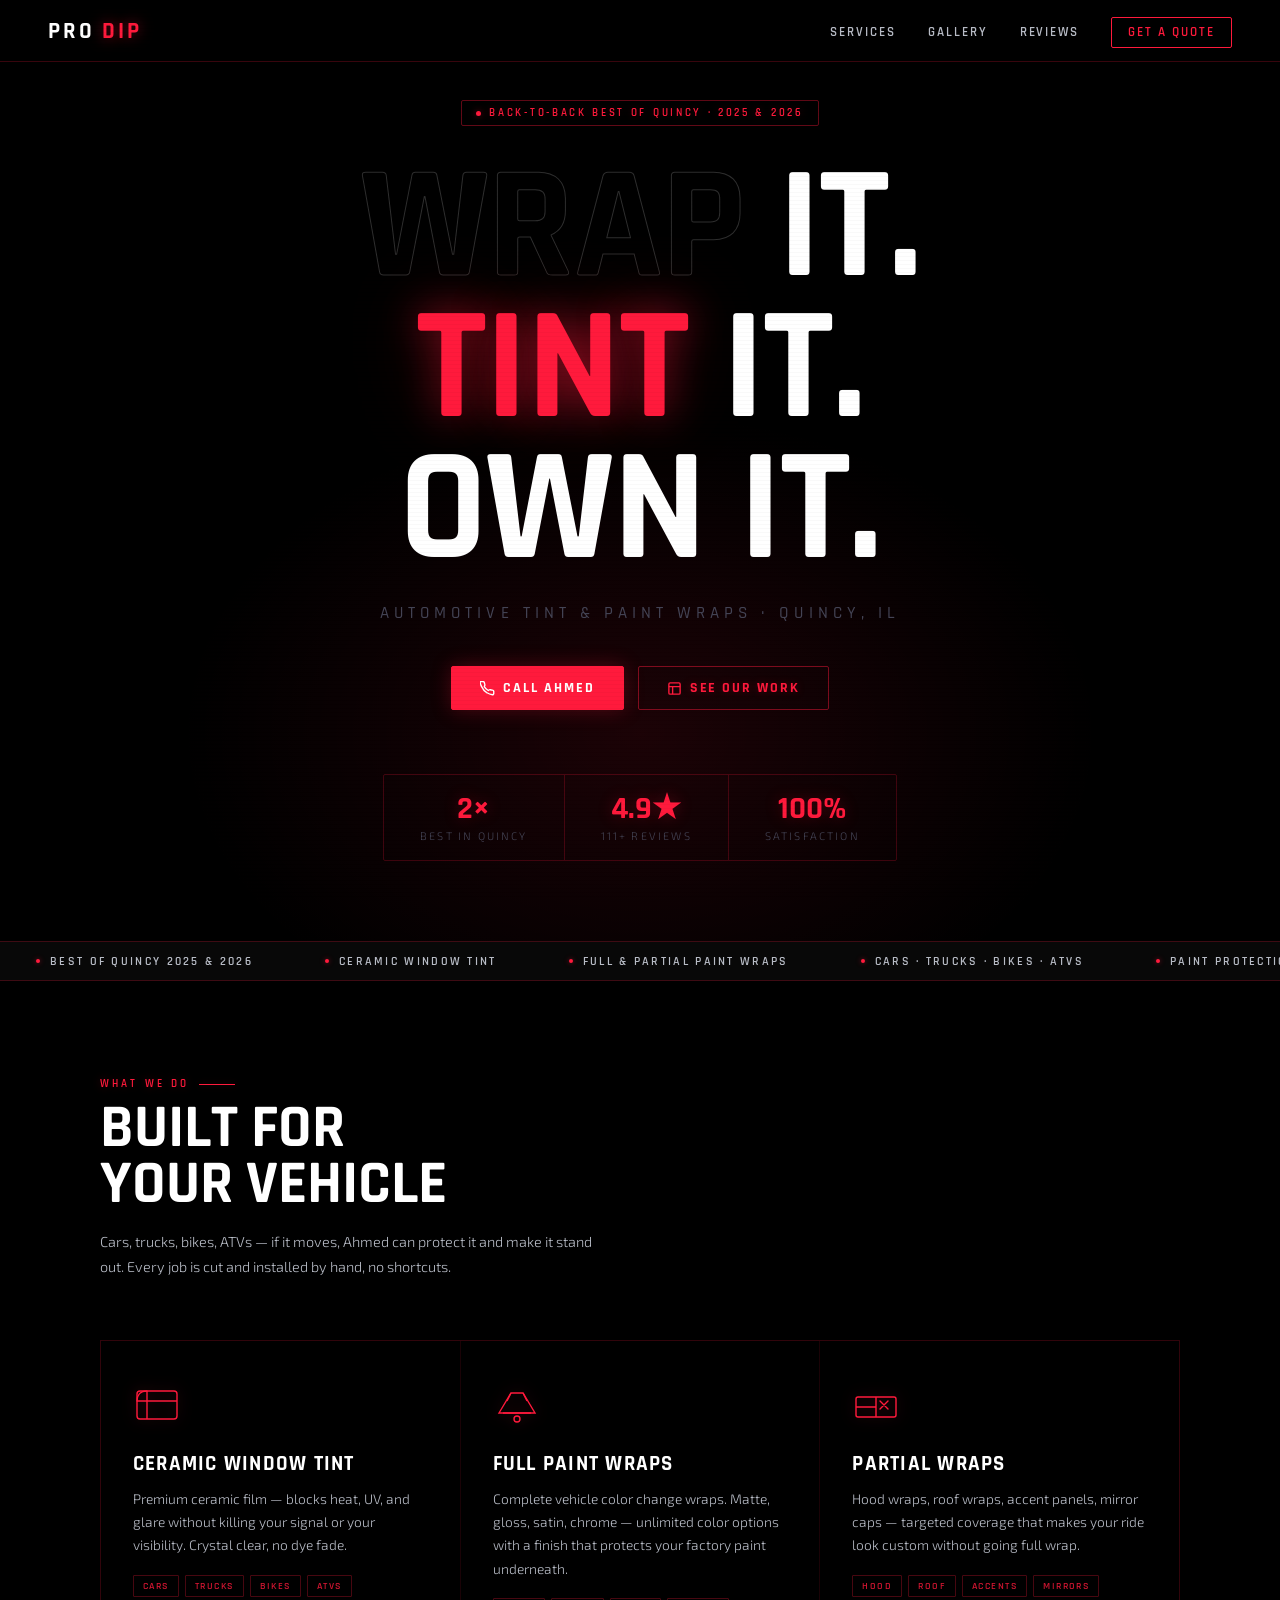
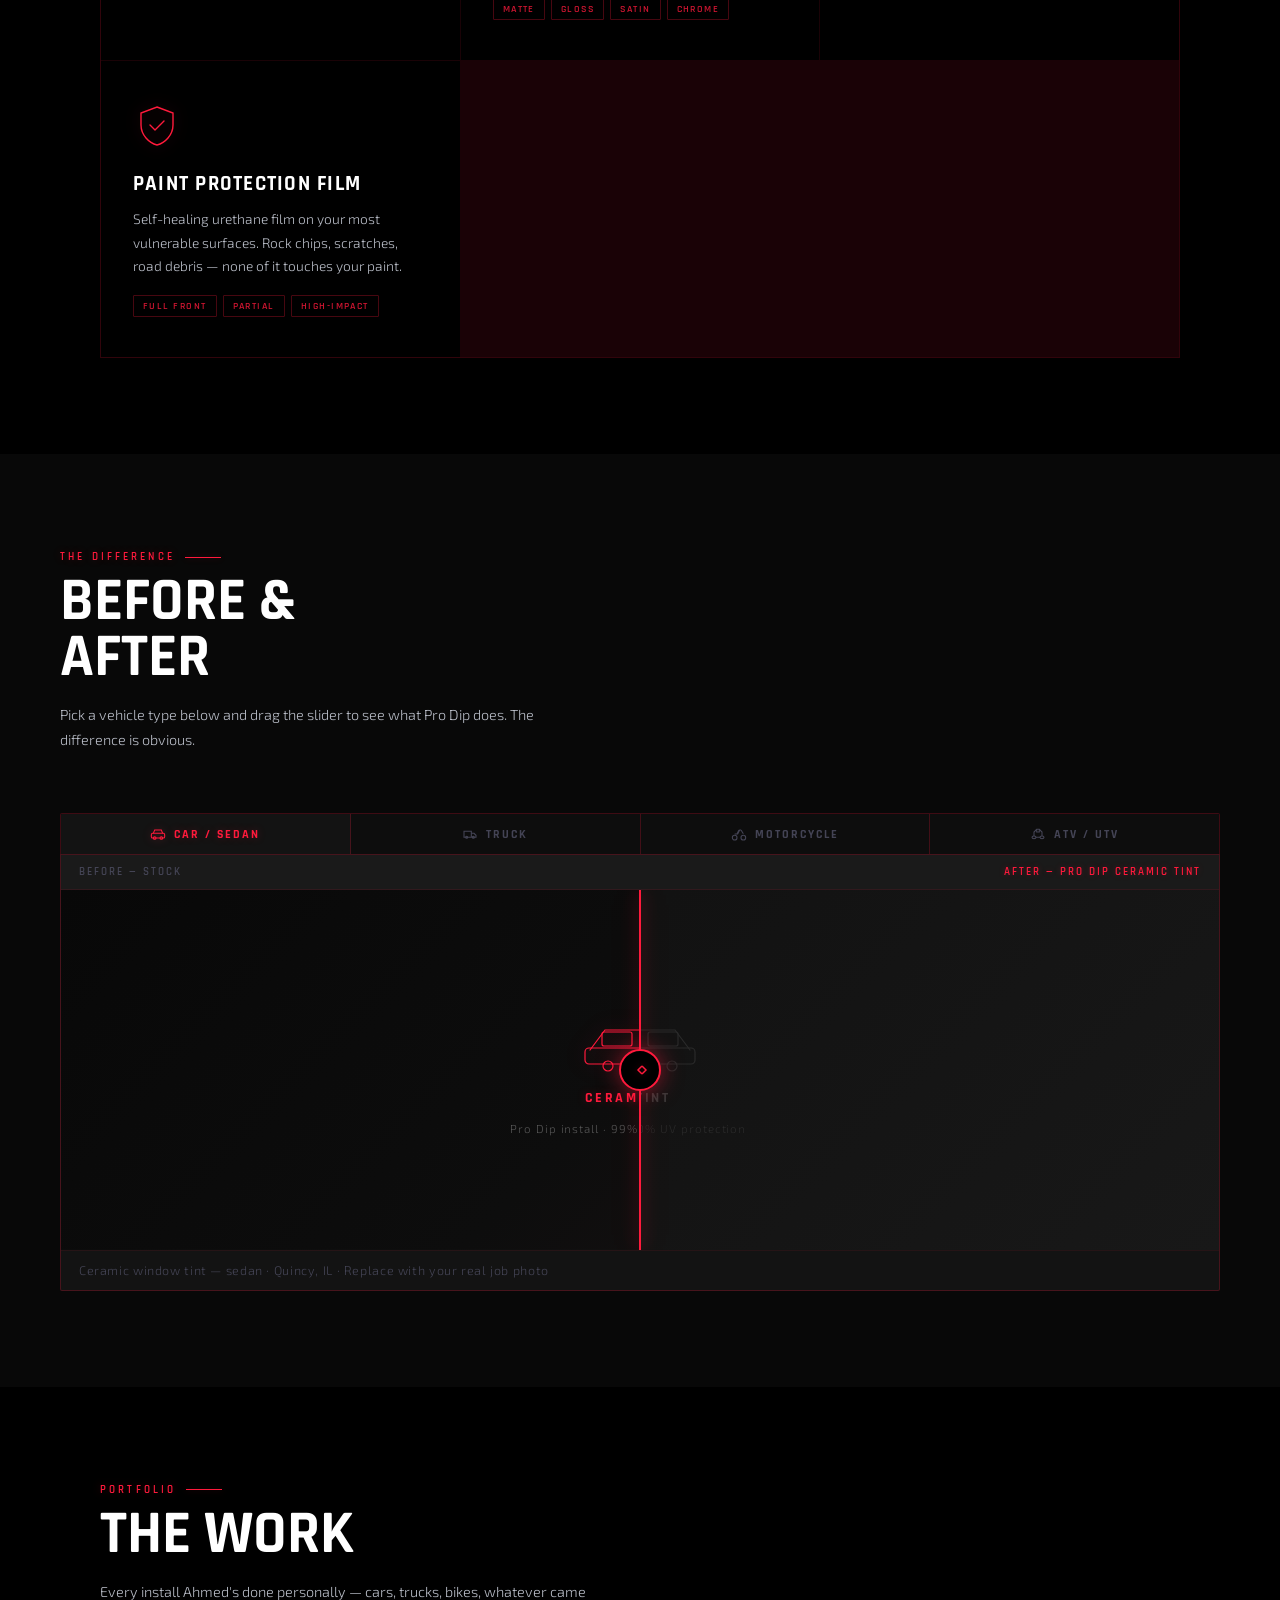
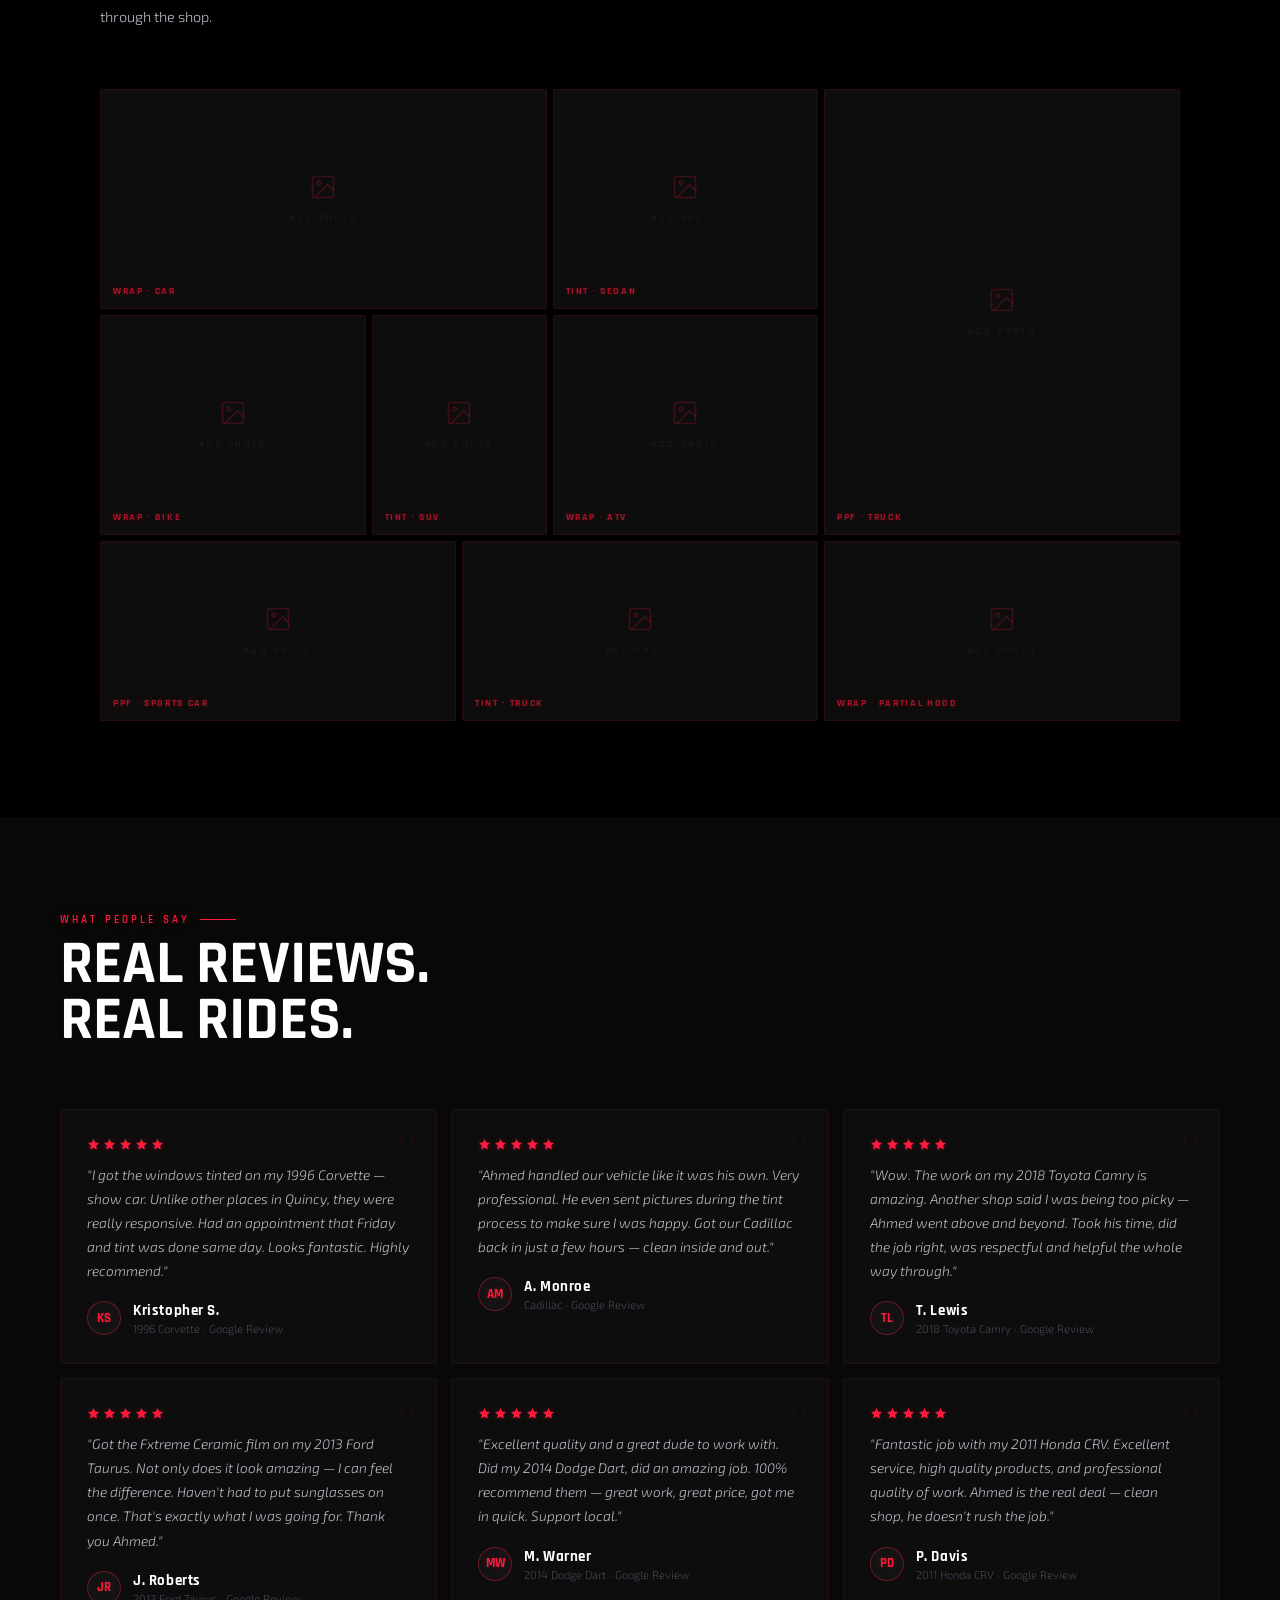
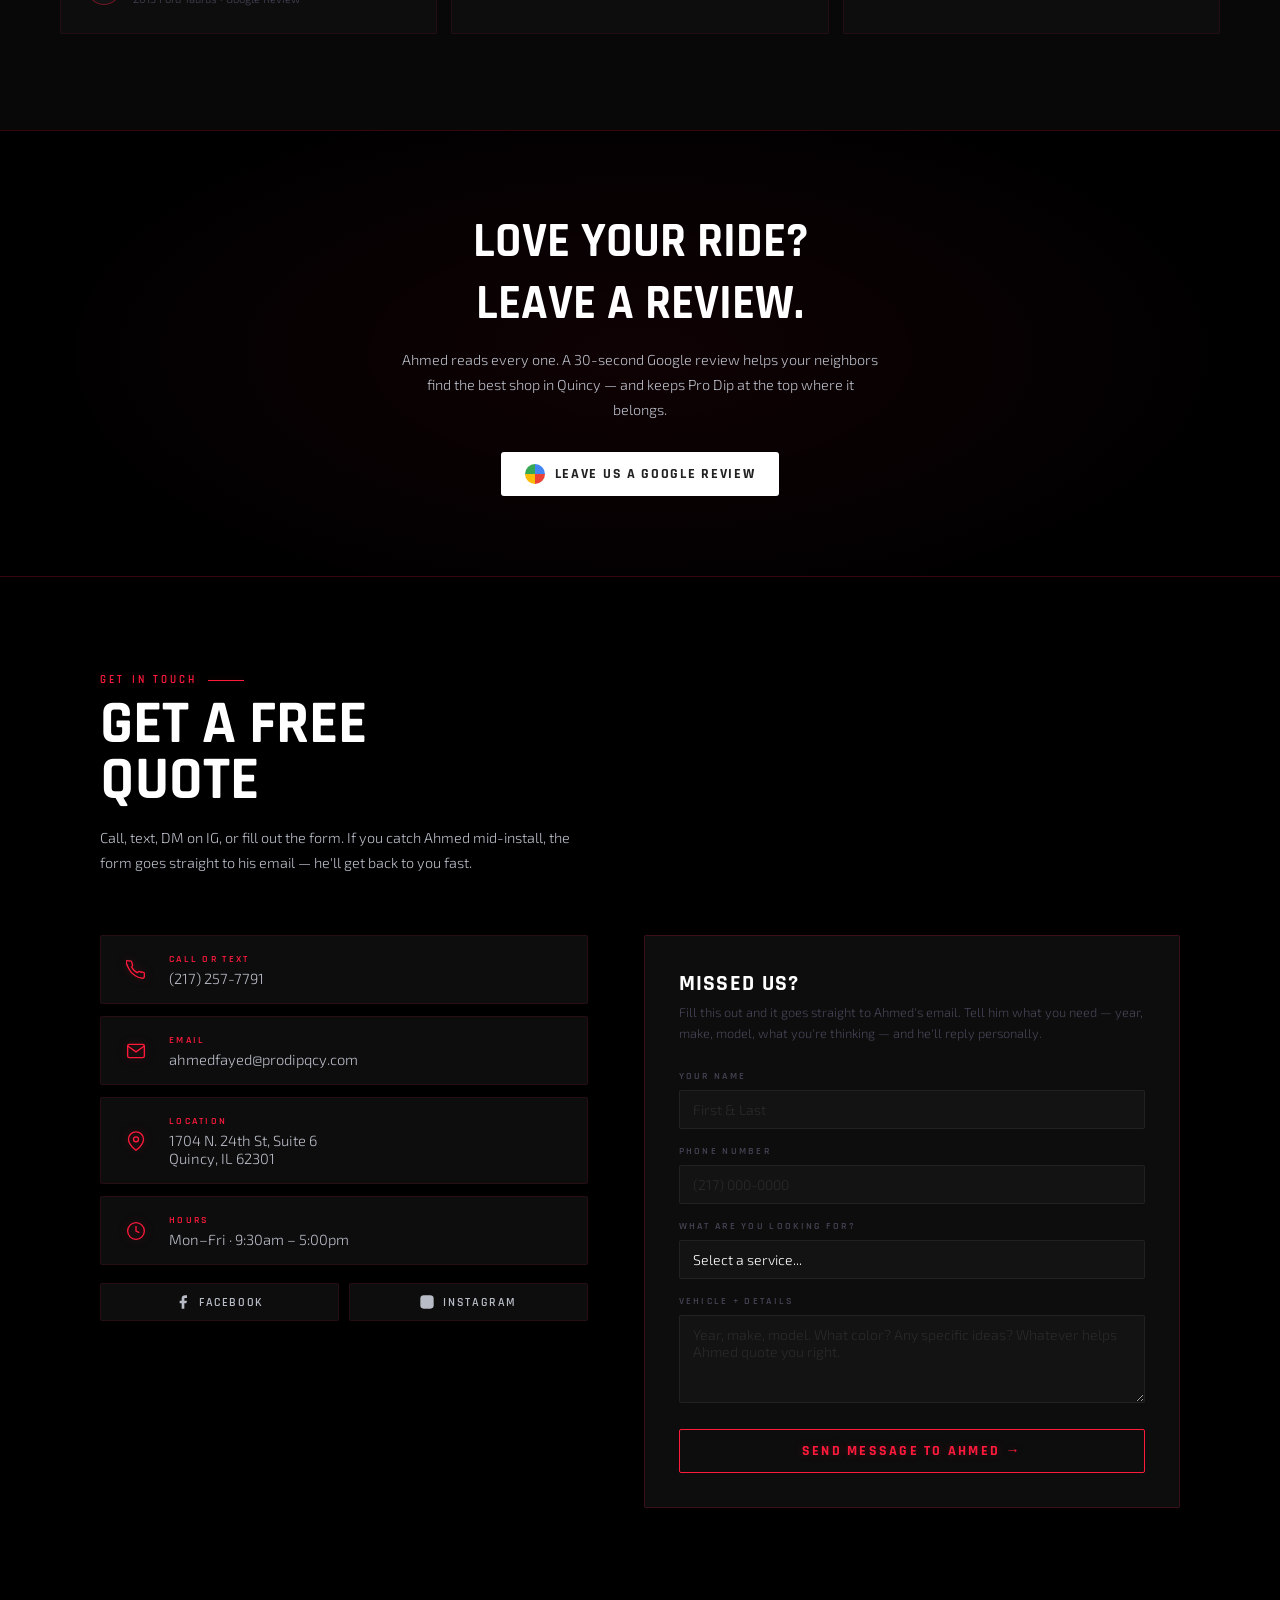
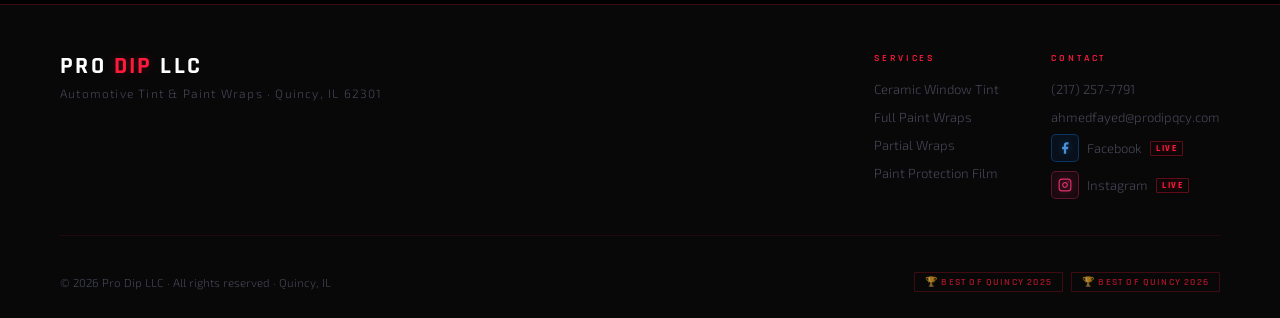
==== commit 50d5b682: "index and readme" ====
--- a/index.html
+++ b/index.html
@@ -727,7 +727,7 @@
     <div class="rv">
       <div class="eyebrow">The Difference</div>
       <h2 class="sec-title">Before &amp;<br/>After</h2>
-      <p class="sec-body">Pick a vehicle type below and drag the slider to see what Pro Dip does. Swap in real job photos when you're ready.</p>
+      <p class="sec-body">Pick a vehicle type below and drag the slider to see what Pro Dip does. The difference is obvious.</p>
     </div>
 
     <div class="ba-wrap rv">
@@ -849,7 +849,7 @@
   <div class="rv">
     <div class="eyebrow">Portfolio</div>
     <h2 class="sec-title">The Work</h2>
-    <p class="sec-body">Every install Ahmed's done personally. Drop real job photos in and this fills in — cars, trucks, bikes, whatever came through the shop.</p>
+    <p class="sec-body">Every install Ahmed's done personally — cars, trucks, bikes, whatever came through the shop.</p>
   </div>
 
   <div class="bento rv">
